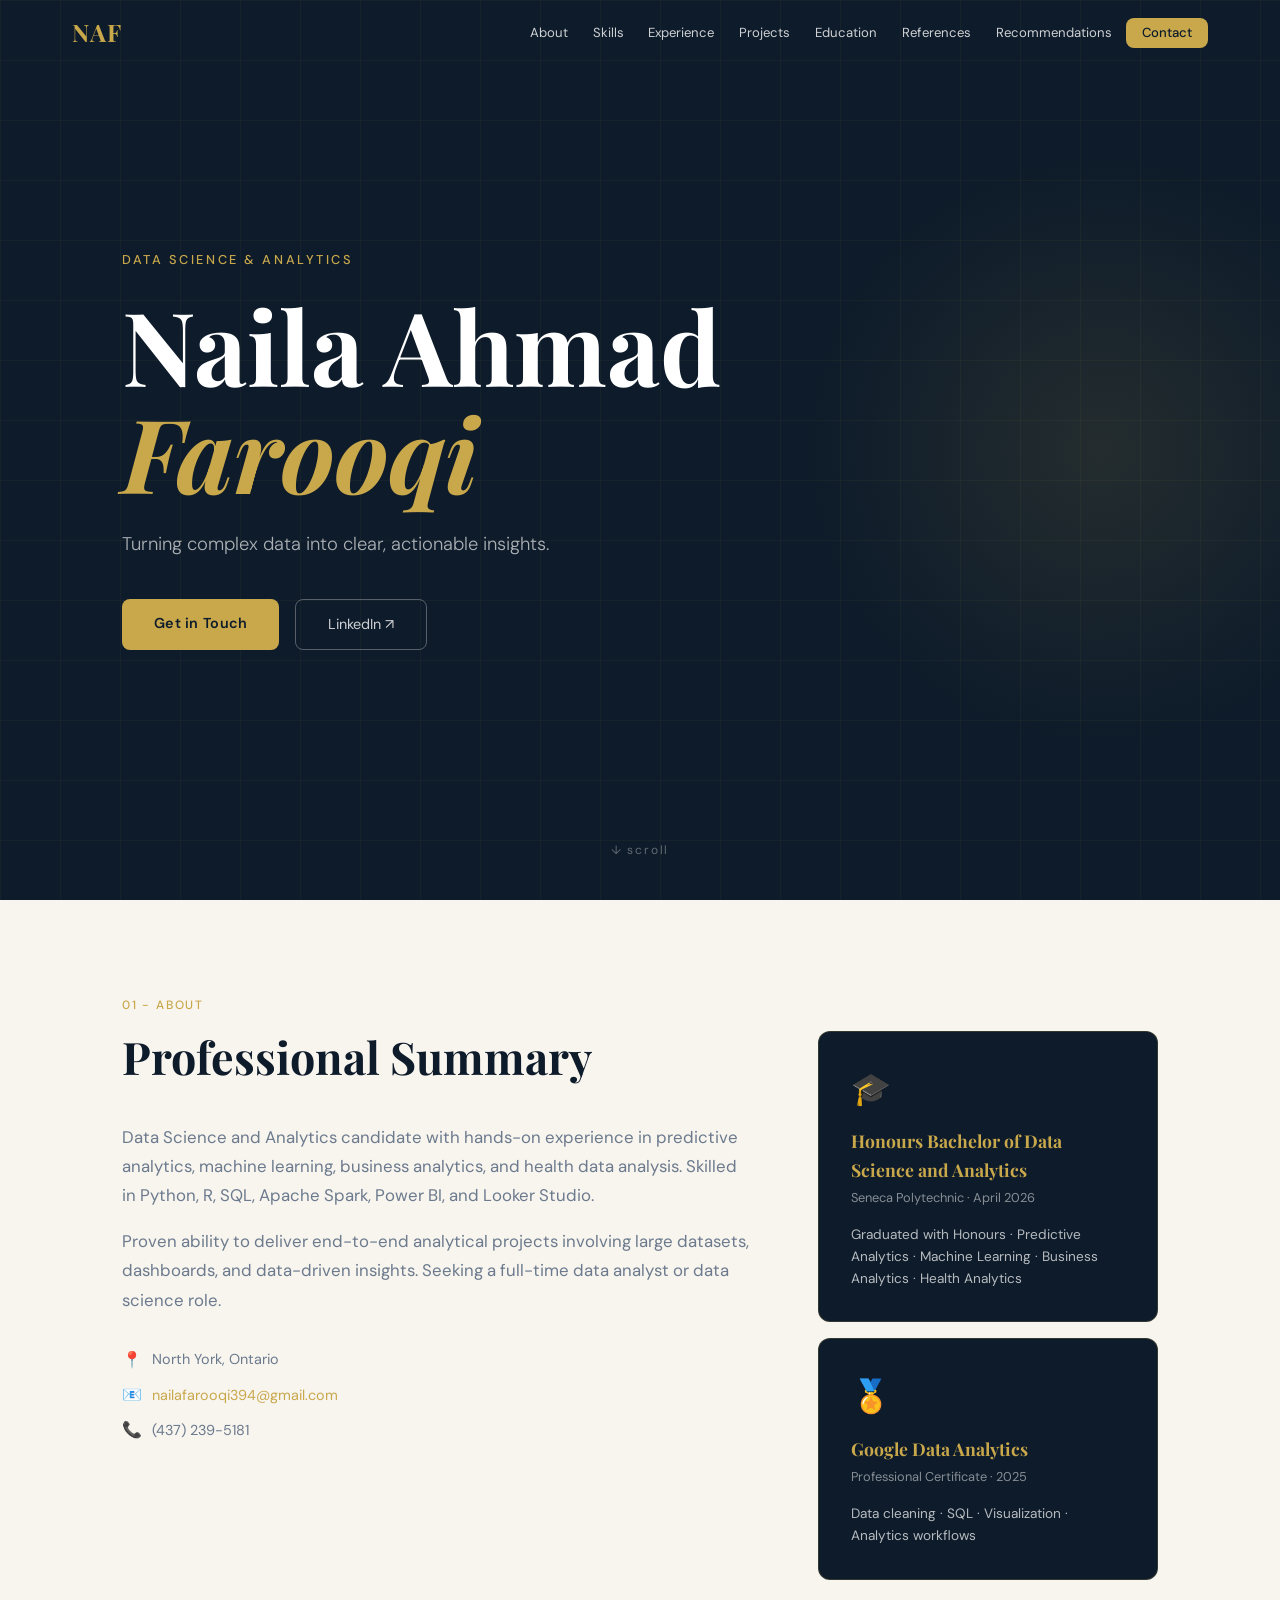
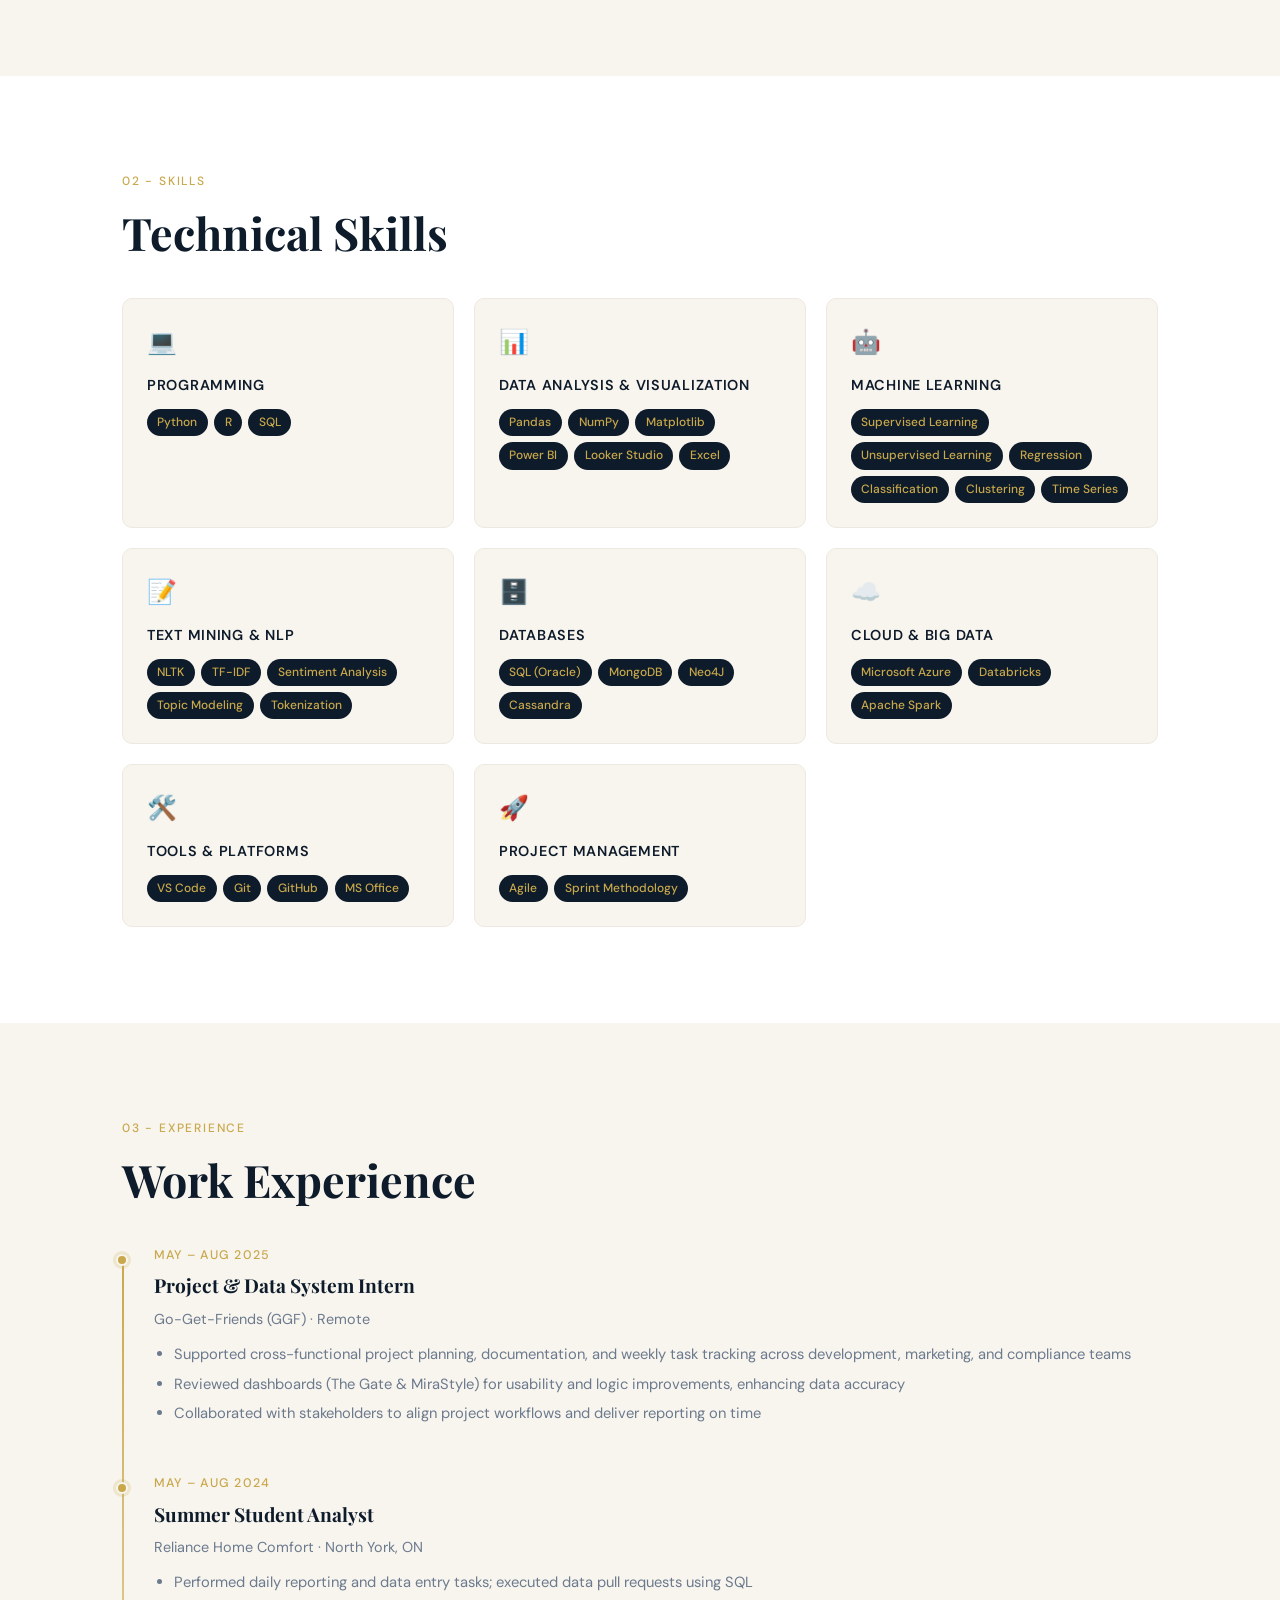
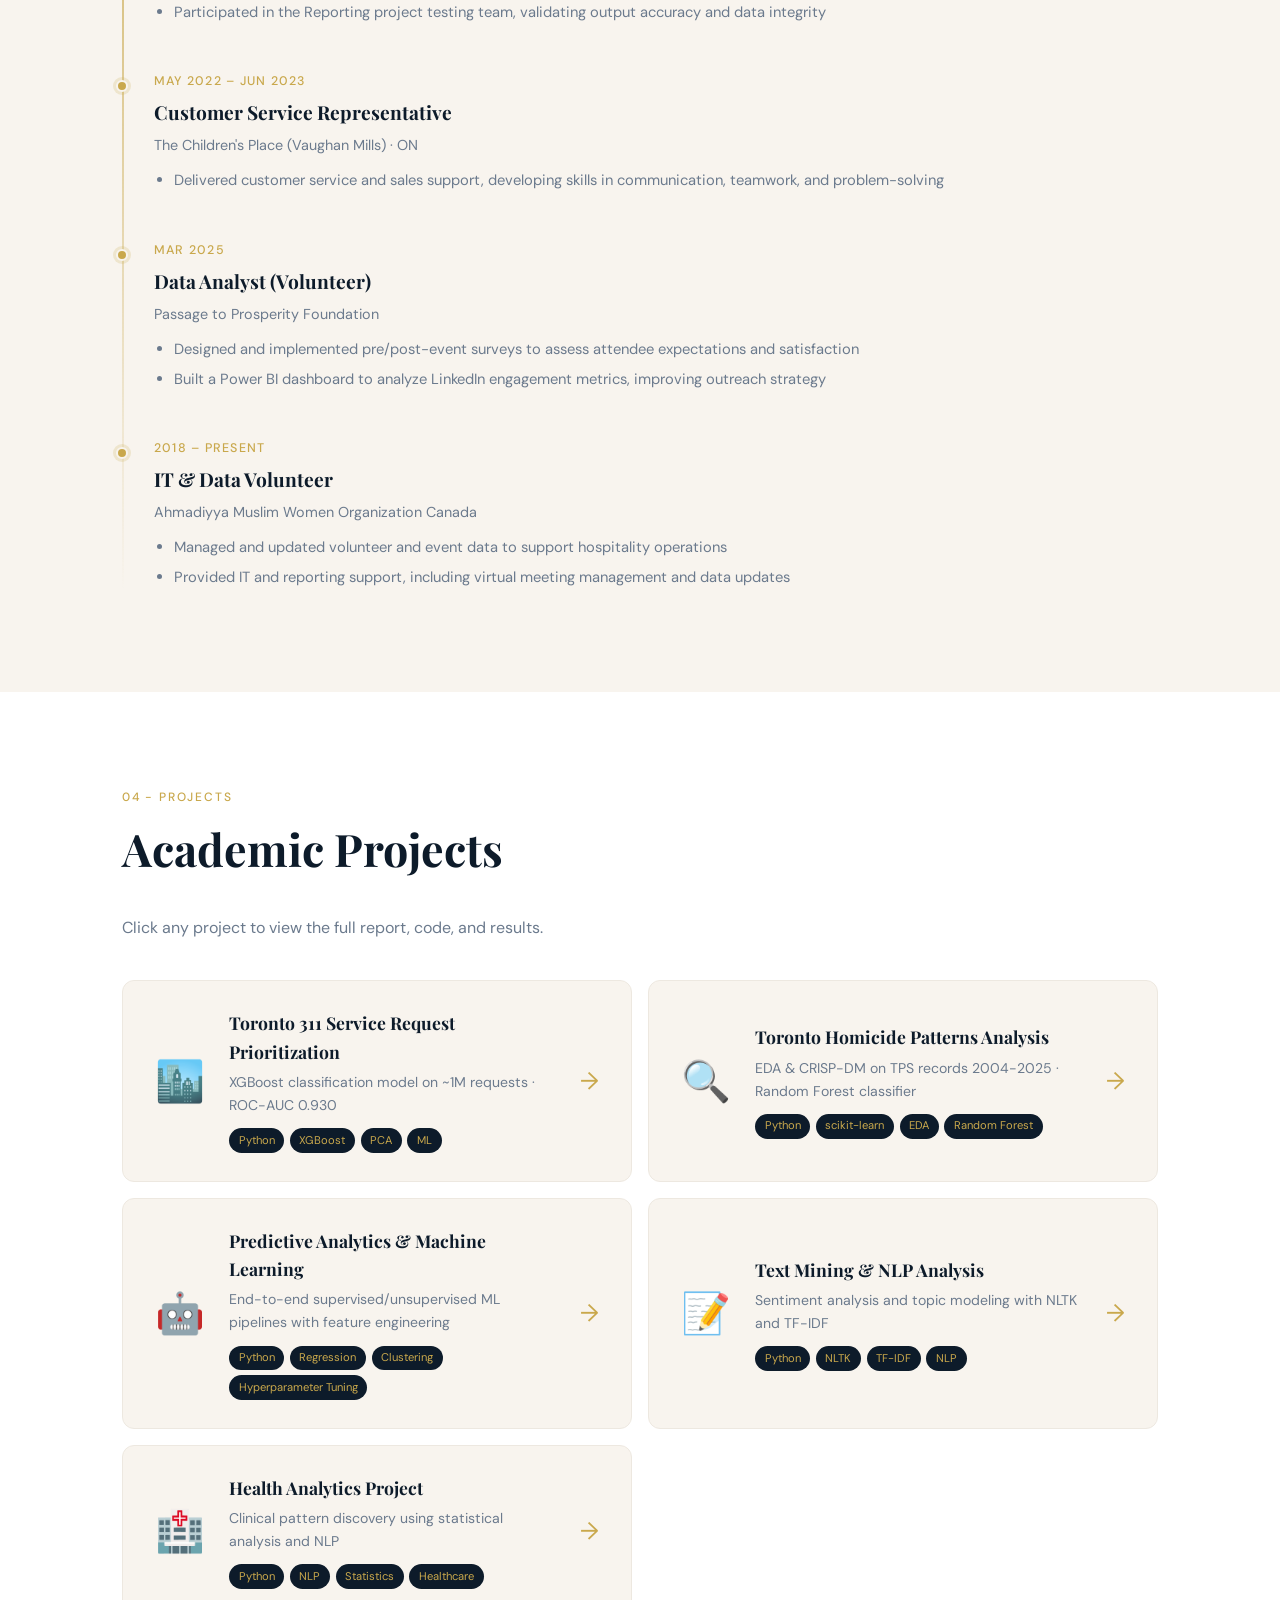
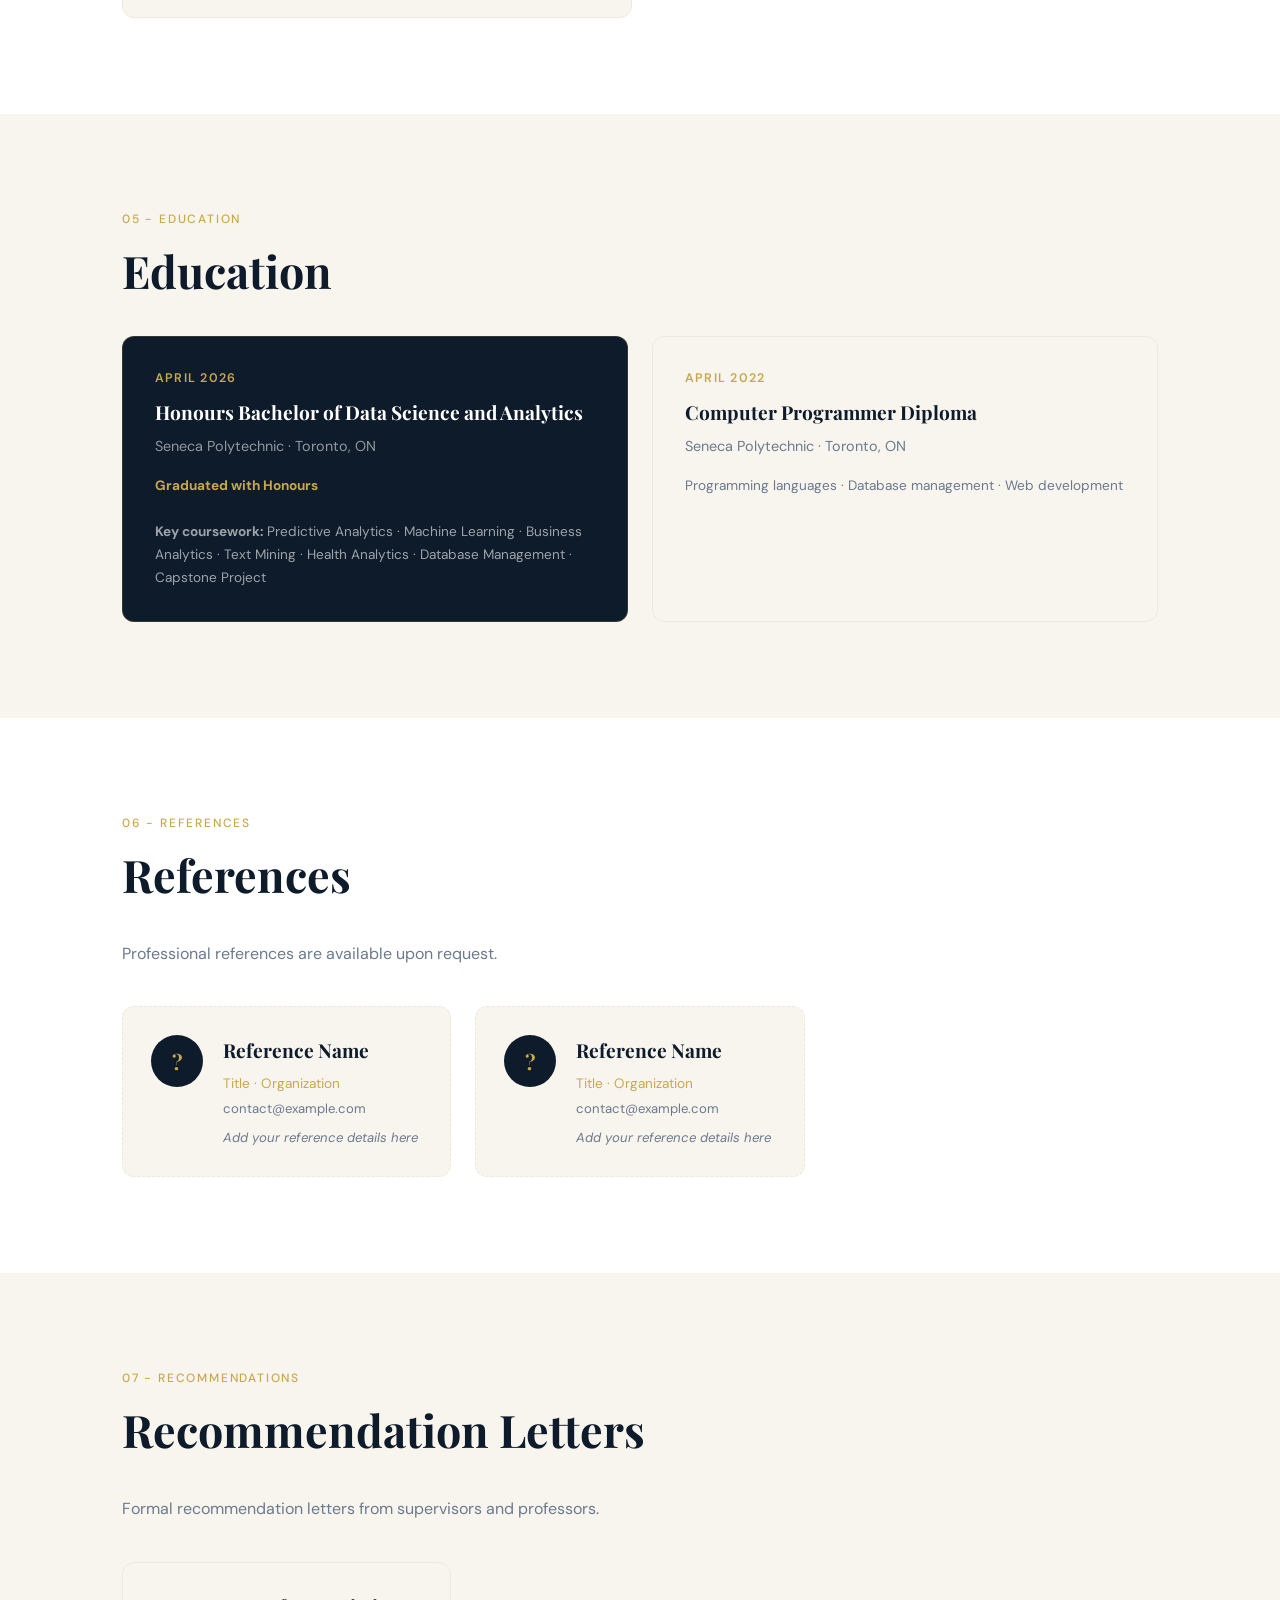
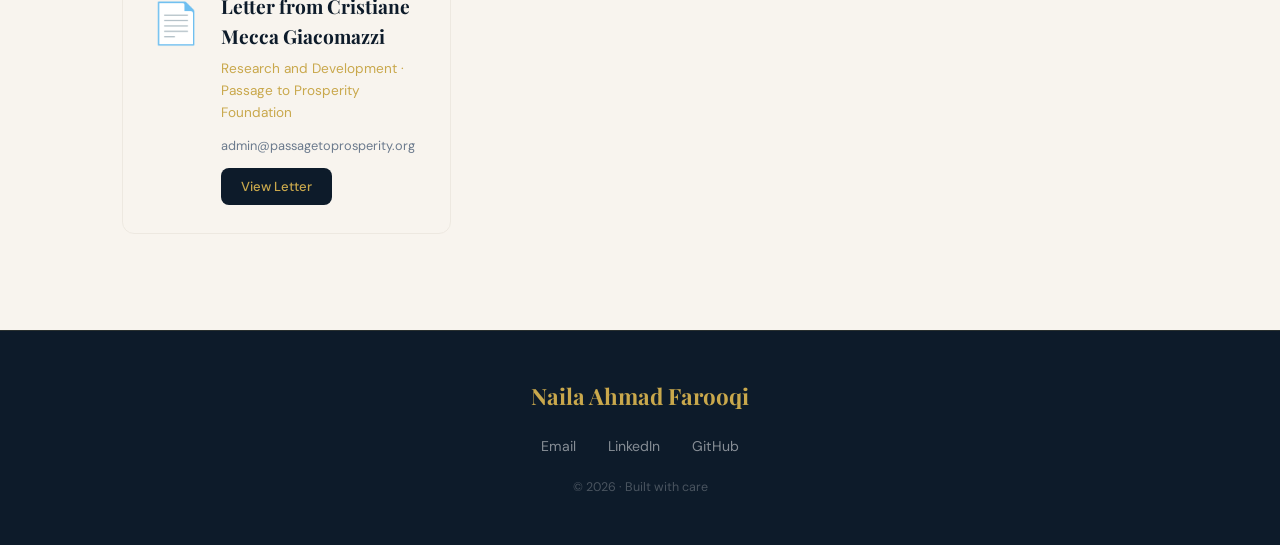
==== index.html @ 2a0ecf59 "Update portfolio content" ====
<!DOCTYPE html>
<html lang="en">
<head>
  <meta charset="UTF-8" />
  <meta name="viewport" content="width=device-width, initial-scale=1.0"/>
  <title>Naila Ahmad Farooqi - Data Science & Analytics</title>
  <link rel="preconnect" href="https://fonts.googleapis.com">
  <link rel="preconnect" href="https://fonts.gstatic.com" crossorigin>
  <link href="https://fonts.googleapis.com/css2?family=Playfair+Display:ital,wght@0,400;0,700;1,400&family=DM+Sans:wght@300;400;500&display=swap" rel="stylesheet">
  <link rel="stylesheet" href="assets/css/style.css">
</head>
<body>

  <!-- ── NAV ─────────────────────────────────────────── -->
  <nav id="navbar">
    <div class="nav-inner">
      <span class="nav-logo">NAF</span>
      <ul class="nav-links">
        <li><a href="#about">About</a></li>
        <li><a href="#skills">Skills</a></li>
        <li><a href="#experience">Experience</a></li>
        <li><a href="#projects">Projects</a></li>
        <li><a href="#education">Education</a></li>
        <li><a href="#references">References</a></li>
        <li><a href="#recommendations">Recommendations</a></li>
        <li><a href="mailto:nailafarooqi394@gmail.com" class="nav-cta">Contact</a></li>
      </ul>
      <button class="hamburger" id="hamburger" aria-label="Toggle menu">
        <span></span><span></span><span></span>
      </button>
    </div>
  </nav>

  <!-- ── HERO ──────────────────────────────────────────── -->
  <section id="hero">
    <div class="hero-content">
      <p class="hero-label">Data Science & Analytics</p>
      <h1 class="hero-name">Naila Ahmad<br><em>Farooqi</em></h1>
      <p class="hero-tagline">Turning complex data into clear, actionable insights.</p>
      <div class="hero-links">
        <a href="mailto:nailafarooqi394@gmail.com" class="btn-primary">Get in Touch</a>
        <a href="https://linkedin.com/in/naila-ahmad-farooqi" target="_blank" class="btn-secondary">LinkedIn ↗</a>
      </div>
    </div>
    <div class="hero-bg">
      <div class="grid-lines"></div>
      <div class="accent-circle"></div>
    </div>
    <a href="#about" class="scroll-hint">↓ scroll</a>
  </section>

  <!-- ── ABOUT ─────────────────────────────────────────── -->
  <section id="about" class="section">
    <div class="container">
      <div class="section-label">01 - About</div>
      <div class="about-grid">
        <div class="about-text">
          <h2>Professional Summary</h2>
          <p>Data Science and Analytics candidate with hands-on experience in predictive analytics, machine learning, business analytics, and health data analysis. Skilled in Python, R, SQL, Apache Spark, Power BI, and Looker Studio.</p>
          <p>Proven ability to deliver end-to-end analytical projects involving large datasets, dashboards, and data-driven insights. Seeking a full-time data analyst or data science role.</p>
          <div class="about-meta">
            <div class="meta-item">
              <span class="meta-icon">📍</span>
              <span>North York, Ontario</span>
            </div>
            <div class="meta-item">
              <span class="meta-icon">📧</span>
              <a href="mailto:nailafarooqi394@gmail.com">nailafarooqi394@gmail.com</a>
            </div>
            <div class="meta-item">
              <span class="meta-icon">📞</span>
              <span>(437) 239-5181</span>
            </div>
          </div>
        </div>
        <div class="about-cert">
          <div class="cert-card" style="margin-bottom:1rem;">
            <div class="cert-icon">🎓</div>
            <div class="cert-title">Honours Bachelor of Data Science and Analytics</div>
            <div class="cert-sub">Seneca Polytechnic · April 2026</div>
            <div class="cert-skills">Graduated with Honours · Predictive Analytics · Machine Learning · Business Analytics · Health Analytics</div>
          </div>
          <div class="cert-card">
            <div class="cert-icon">🏅</div>
            <div class="cert-title">Google Data Analytics</div>
            <div class="cert-sub">Professional Certificate · 2025</div>
            <div class="cert-skills">Data cleaning · SQL · Visualization · Analytics workflows</div>
          </div>
        </div>
      </div>
    </div>
  </section>

  <!-- ── SKILLS ─────────────────────────────────────────── -->
  <section id="skills" class="section section-alt">
    <div class="container">
      <div class="section-label">02 - Skills</div>
      <h2>Technical Skills</h2>
      <div class="skills-grid">

        <div class="skill-card">
          <div class="skill-cat-icon">💻</div>
          <h3>Programming</h3>
          <div class="skill-tags">
            <span>Python</span><span>R</span><span>SQL</span>
          </div>
        </div>

        <div class="skill-card">
          <div class="skill-cat-icon">📊</div>
          <h3>Data Analysis & Visualization</h3>
          <div class="skill-tags">
            <span>Pandas</span><span>NumPy</span><span>Matplotlib</span>
            <span>Power BI</span><span>Looker Studio</span><span>Excel</span>
          </div>
        </div>

        <div class="skill-card">
          <div class="skill-cat-icon">🤖</div>
          <h3>Machine Learning</h3>
          <div class="skill-tags">
            <span>Supervised Learning</span><span>Unsupervised Learning</span>
            <span>Regression</span><span>Classification</span>
            <span>Clustering</span><span>Time Series</span>
          </div>
        </div>

        <div class="skill-card">
          <div class="skill-cat-icon">📝</div>
          <h3>Text Mining & NLP</h3>
          <div class="skill-tags">
            <span>NLTK</span><span>TF-IDF</span><span>Sentiment Analysis</span>
            <span>Topic Modeling</span><span>Tokenization</span>
          </div>
        </div>

        <div class="skill-card">
          <div class="skill-cat-icon">🗄️</div>
          <h3>Databases</h3>
          <div class="skill-tags">
            <span>SQL (Oracle)</span><span>MongoDB</span>
            <span>Neo4J</span><span>Cassandra</span>
          </div>
        </div>

        <div class="skill-card">
          <div class="skill-cat-icon">☁️</div>
          <h3>Cloud & Big Data</h3>
          <div class="skill-tags">
            <span>Microsoft Azure</span><span>Databricks</span><span>Apache Spark</span>
          </div>
        </div>

        <div class="skill-card">
          <div class="skill-cat-icon">🛠️</div>
          <h3>Tools & Platforms</h3>
          <div class="skill-tags">
            <span>VS Code</span><span>Git</span><span>GitHub</span><span>MS Office</span>
          </div>
        </div>

        <div class="skill-card">
          <div class="skill-cat-icon">🚀</div>
          <h3>Project Management</h3>
          <div class="skill-tags">
            <span>Agile</span><span>Sprint Methodology</span>
          </div>
        </div>

      </div>
    </div>
  </section>

  <!-- ── EXPERIENCE ──────────────────────────────────────── -->
  <section id="experience" class="section">
    <div class="container">
      <div class="section-label">03 - Experience</div>
      <h2>Work Experience</h2>
      <div class="timeline">

        <div class="timeline-item">
          <div class="timeline-dot"></div>
          <div class="timeline-content">
            <div class="timeline-date">May – Aug 2025</div>
            <h3>Project & Data System Intern</h3>
            <div class="timeline-company">Go-Get-Friends (GGF) · Remote</div>
            <ul>
              <li>Supported cross-functional project planning, documentation, and weekly task tracking across development, marketing, and compliance teams</li>
              <li>Reviewed dashboards (The Gate & MiraStyle) for usability and logic improvements, enhancing data accuracy</li>
              <li>Collaborated with stakeholders to align project workflows and deliver reporting on time</li>
            </ul>
          </div>
        </div>

        <div class="timeline-item">
          <div class="timeline-dot"></div>
          <div class="timeline-content">
            <div class="timeline-date">May – Aug 2024</div>
            <h3>Summer Student Analyst</h3>
            <div class="timeline-company">Reliance Home Comfort · North York, ON</div>
            <ul>
              <li>Performed daily reporting and data entry tasks; executed data pull requests using SQL</li>
              <li>Participated in the Reporting project testing team, validating output accuracy and data integrity</li>
            </ul>
          </div>
        </div>

        <div class="timeline-item">
          <div class="timeline-dot"></div>
          <div class="timeline-content">
            <div class="timeline-date">May 2022 – Jun 2023</div>
            <h3>Customer Service Representative</h3>
            <div class="timeline-company">The Children's Place (Vaughan Mills) · ON</div>
            <ul>
              <li>Delivered customer service and sales support, developing skills in communication, teamwork, and problem-solving</li>
            </ul>
          </div>
        </div>

        <div class="timeline-item">
          <div class="timeline-dot"></div>
          <div class="timeline-content">
            <div class="timeline-date">Mar 2025</div>
            <h3>Data Analyst (Volunteer)</h3>
            <div class="timeline-company">Passage to Prosperity Foundation</div>
            <ul>
              <li>Designed and implemented pre/post-event surveys to assess attendee expectations and satisfaction</li>
              <li>Built a Power BI dashboard to analyze LinkedIn engagement metrics, improving outreach strategy</li>
            </ul>
          </div>
        </div>

        <div class="timeline-item">
          <div class="timeline-dot"></div>
          <div class="timeline-content">
            <div class="timeline-date">2018 – Present</div>
            <h3>IT & Data Volunteer</h3>
            <div class="timeline-company">Ahmadiyya Muslim Women Organization Canada</div>
            <ul>
              <li>Managed and updated volunteer and event data to support hospitality operations</li>
              <li>Provided IT and reporting support, including virtual meeting management and data updates</li>
            </ul>
          </div>
        </div>

      </div>
    </div>
  </section>

  <!-- ── PROJECTS ────────────────────────────────────────── -->
  <section id="projects" class="section section-alt">
    <div class="container">
      <div class="section-label">04 - Projects</div>
      <h2>Academic Projects</h2>
      <p class="section-intro">Click any project to view the full report, code, and results.</p>
      <div class="projects-grid" id="projects-grid" style="display:grid;grid-template-columns:repeat(2,1fr);gap:1rem;">

        <a href="projects/toronto-311.html" class="project-card">
          <div class="project-icon">🏙️</div>
          <div class="project-info">
            <h3>Toronto 311 Service Request Prioritization</h3>
            <p>XGBoost classification model on ~1M requests · ROC-AUC 0.930</p>
            <div class="project-tags"><span>Python</span><span>XGBoost</span><span>PCA</span><span>ML</span></div>
          </div>
          <div class="project-arrow">→</div>
        </a>

        <a href="projects/toronto-homicide.html" class="project-card">
          <div class="project-icon">🔍</div>
          <div class="project-info">
            <h3>Toronto Homicide Patterns Analysis</h3>
            <p>EDA & CRISP-DM on TPS records 2004-2025 · Random Forest classifier</p>
            <div class="project-tags"><span>Python</span><span>scikit-learn</span><span>EDA</span><span>Random Forest</span></div>
          </div>
          <div class="project-arrow">→</div>
        </a>

        <a href="projects/predictive-ml.html" class="project-card">
          <div class="project-icon">🤖</div>
          <div class="project-info">
            <h3>Predictive Analytics & Machine Learning</h3>
            <p>End-to-end supervised/unsupervised ML pipelines with feature engineering</p>
            <div class="project-tags"><span>Python</span><span>Regression</span><span>Clustering</span><span>Hyperparameter Tuning</span></div>
          </div>
          <div class="project-arrow">→</div>
        </a>

        <a href="projects/nlp-analysis.html" class="project-card">
          <div class="project-icon">📝</div>
          <div class="project-info">
            <h3>Text Mining & NLP Analysis</h3>
            <p>Sentiment analysis and topic modeling with NLTK and TF-IDF</p>
            <div class="project-tags"><span>Python</span><span>NLTK</span><span>TF-IDF</span><span>NLP</span></div>
          </div>
          <div class="project-arrow">→</div>
        </a>

        <a href="projects/health-analytics.html" class="project-card">
          <div class="project-icon">🏥</div>
          <div class="project-info">
            <h3>Health Analytics Project</h3>
            <p>Clinical pattern discovery using statistical analysis and NLP</p>
            <div class="project-tags"><span>Python</span><span>NLP</span><span>Statistics</span><span>Healthcare</span></div>
          </div>
          <div class="project-arrow">→</div>
        </a>

      </div>
    </div>
  </section>

  <!-- ── EDUCATION ───────────────────────────────────────── -->
  <section id="education" class="section">
    <div class="container">
      <div class="section-label">05 - Education</div>
      <h2>Education</h2>
      <div class="edu-grid">

        <div class="edu-card edu-card--primary">
          <div class="edu-year">April 2026</div>
          <h3>Honours Bachelor of Data Science and Analytics</h3>
          <div class="edu-school">Seneca Polytechnic · Toronto, ON</div>
          <div class="edu-courses">
            <strong style="color:var(--gold);">Graduated with Honours</strong><br><br>
            <strong>Key coursework:</strong> Predictive Analytics · Machine Learning · Business Analytics · Text Mining · Health Analytics · Database Management · Capstone Project
          </div>
        </div>

        <div class="edu-card">
          <div class="edu-year">April 2022</div>
          <h3>Computer Programmer Diploma</h3>
          <div class="edu-school">Seneca Polytechnic · Toronto, ON</div>
          <div class="edu-courses">
            Programming languages · Database management · Web development
          </div>
        </div>

      </div>
    </div>
  </section>

  <!-- ── REFERENCES ──────────────────────────────────────── -->
  <section id="references" class="section section-alt">
    <div class="container">
      <div class="section-label">06 - References</div>
      <h2>References</h2>
      <p class="section-intro">Professional references are available upon request.</p>
      <div class="references-grid">

        <!-- ✏️ EDIT: Replace with your actual references -->
        <div class="reference-card reference-placeholder">
          <div class="ref-avatar">?</div>
          <div class="ref-info">
            <h3>Reference Name</h3>
            <div class="ref-title">Title · Organization</div>
            <div class="ref-contact">contact@example.com</div>
            <p class="ref-note"><em>Add your reference details here</em></p>
          </div>
        </div>

        <div class="reference-card reference-placeholder">
          <div class="ref-avatar">?</div>
          <div class="ref-info">
            <h3>Reference Name</h3>
            <div class="ref-title">Title · Organization</div>
            <div class="ref-contact">contact@example.com</div>
            <p class="ref-note"><em>Add your reference details here</em></p>
          </div>
        </div>

      </div>
    </div>
  </section>

  <!-- ── RECOMMENDATIONS ────────────────────────────────── -->
  <section id="recommendations" class="section">
    <div class="container">
      <div class="section-label">07 - Recommendations</div>
      <h2>Recommendation Letters</h2>
      <p class="section-intro">Formal recommendation letters from supervisors and professors.</p>
      <div class="recommendations-grid">

        <div class="rec-letter-card">
          <div class="rec-letter-icon">📄</div>
          <div class="rec-letter-info">
            <h3>Letter from Cristiane Mecca Giacomazzi</h3>
            <div class="rec-letter-from">Research and Development · Passage to Prosperity Foundation</div>
            <div class="rec-letter-from" style="font-size:0.8rem;color:var(--muted);margin-bottom:0.75rem;">admin@passagetoprosperity.org</div>
            <a href="assets/letters/recommendation-letter.pdf" target="_blank" class="btn-view-letter">View Letter</a>
          </div>
        </div>

      </div>
    </div>
  </section>

  <!-- ── FOOTER ──────────────────────────────────────────── -->
  <footer>
    <div class="container footer-inner">
      <div class="footer-name">Naila Ahmad Farooqi</div>
      <div class="footer-links">
        <a href="mailto:nailafarooqi394@gmail.com">Email</a>
        <a href="https://linkedin.com/in/naila-ahmad-farooqi" target="_blank">LinkedIn</a>
        <a href="https://github.com" target="_blank">GitHub</a>
      </div>
      <div class="footer-copy">© 2026 · Built with care</div>
    </div>
  </footer>

  <script src="assets/js/main.js"></script>
</body>
</html>
---- assets/css/style.css ----
/* ── VARIABLES & RESET ──────────────────────────────── */
:root {
  --navy:    #0d1b2a;
  --navy-2:  #1a2e45;
  --gold:    #c9a84c;
  --gold-lt: #e4c87a;
  --cream:   #f8f4ee;
  --cream-2: #ede8e0;
  --text:    #1c2b3a;
  --muted:   #6b7a8d;
  --white:   #ffffff;
  --radius:  8px;
  --shadow:  0 4px 24px rgba(13,27,42,0.08);
  --shadow-lg: 0 12px 48px rgba(13,27,42,0.14);
  --font-display: 'Playfair Display', Georgia, serif;
  --font-body:    'DM Sans', sans-serif;
  --transition:   0.25s cubic-bezier(0.4,0,0.2,1);
}

*, *::before, *::after { box-sizing: border-box; margin: 0; padding: 0; }

html { scroll-behavior: smooth; font-size: 16px; }

body {
  font-family: var(--font-body);
  color: var(--text);
  background: var(--cream);
  line-height: 1.6;
  overflow-x: hidden;
}

a { color: inherit; text-decoration: none; }
ul { list-style: none; }
img { max-width: 100%; }

/* ── UTILITIES ─────────────────────────────────────────── */
.container {
  max-width: 1100px;
  margin: 0 auto;
  padding: 0 2rem;
}

.section { padding: 96px 0; }
.section-alt { background: var(--white); }

.section-label {
  font-family: var(--font-body);
  font-size: 0.75rem;
  font-weight: 500;
  letter-spacing: 0.15em;
  text-transform: uppercase;
  color: var(--gold);
  margin-bottom: 1rem;
}

.section-intro {
  color: var(--muted);
  font-size: 1rem;
  margin-bottom: 2.5rem;
  max-width: 560px;
}

h2 {
  font-family: var(--font-display);
  font-size: clamp(2rem, 4vw, 2.8rem);
  font-weight: 700;
  color: var(--navy);
  margin-bottom: 2.5rem;
  line-height: 1.15;
}

h3 {
  font-family: var(--font-display);
  font-size: 1.2rem;
  font-weight: 700;
  color: var(--navy);
  margin-bottom: 0.4rem;
}

/* ── NAVBAR ─────────────────────────────────────────────── */
#navbar {
  position: fixed;
  top: 0; left: 0; right: 0;
  z-index: 100;
  background: rgba(13,27,42,0.0);
  backdrop-filter: blur(0px);
  border-bottom: 1px solid transparent;
  transition: var(--transition);
}

#navbar.scrolled {
  background: rgba(13,27,42,0.96);
  backdrop-filter: blur(12px);
  border-bottom-color: rgba(201,168,76,0.2);
}

.nav-inner {
  max-width: 1200px;
  margin: 0 auto;
  padding: 0 2rem;
  height: 64px;
  display: flex;
  align-items: center;
  gap: 2rem;
}

.nav-logo {
  font-family: var(--font-display);
  font-size: 1.5rem;
  font-weight: 700;
  color: var(--gold);
  letter-spacing: 0.05em;
  flex-shrink: 0;
}

.nav-links {
  display: flex;
  align-items: center;
  gap: 0.25rem;
  margin-left: auto;
  flex-wrap: nowrap;
}

.nav-links a {
  font-size: 0.82rem;
  font-weight: 400;
  color: rgba(255,255,255,0.8);
  padding: 0.4rem 0.65rem;
  border-radius: var(--radius);
  transition: var(--transition);
  white-space: nowrap;
}

.nav-links a:hover { color: var(--gold); }

.nav-links .nav-cta {
  background: var(--gold);
  color: var(--navy);
  font-weight: 500;
  padding: 0.4rem 1rem;
}
.nav-links .nav-cta:hover { background: var(--gold-lt); color: var(--navy); }

.hamburger {
  display: none;
  flex-direction: column;
  gap: 5px;
  background: none;
  border: none;
  cursor: pointer;
  padding: 4px;
  margin-left: auto;
}
.hamburger span {
  display: block;
  width: 24px;
  height: 2px;
  background: var(--white);
  transition: var(--transition);
}

/* ── HERO ───────────────────────────────────────────────── */
#hero {
  position: relative;
  min-height: 100vh;
  display: flex;
  align-items: center;
  background: var(--navy);
  overflow: hidden;
}

.hero-bg {
  position: absolute;
  inset: 0;
  pointer-events: none;
}

.grid-lines {
  position: absolute;
  inset: 0;
  background-image:
    linear-gradient(rgba(201,168,76,0.05) 1px, transparent 1px),
    linear-gradient(90deg, rgba(201,168,76,0.05) 1px, transparent 1px);
  background-size: 60px 60px;
}

.accent-circle {
  position: absolute;
  right: -120px;
  top: 50%;
  transform: translateY(-50%);
  width: 600px;
  height: 600px;
  border-radius: 50%;
  background: radial-gradient(circle, rgba(201,168,76,0.12) 0%, transparent 70%);
}

.hero-content {
  position: relative;
  z-index: 2;
  padding: 0 2rem;
  max-width: 1100px;
  margin: 0 auto;
  width: 100%;
  animation: heroFade 1s ease both;
}

@keyframes heroFade {
  from { opacity: 0; transform: translateY(24px); }
  to   { opacity: 1; transform: translateY(0); }
}

.hero-label {
  font-size: 0.8rem;
  font-weight: 500;
  letter-spacing: 0.2em;
  text-transform: uppercase;
  color: var(--gold);
  margin-bottom: 1.25rem;
}

.hero-name {
  font-family: var(--font-display);
  font-size: clamp(3.5rem, 8vw, 6.5rem);
  font-weight: 700;
  line-height: 1.05;
  color: var(--white);
  margin-bottom: 1.5rem;
}
.hero-name em {
  font-style: italic;
  color: var(--gold);
}

.hero-tagline {
  font-size: 1.15rem;
  color: rgba(255,255,255,0.65);
  max-width: 480px;
  margin-bottom: 2.5rem;
  font-weight: 300;
}

.hero-links { display: flex; gap: 1rem; flex-wrap: wrap; }

.btn-primary {
  display: inline-block;
  background: var(--gold);
  color: var(--navy);
  font-weight: 600;
  font-size: 0.9rem;
  padding: 0.8rem 2rem;
  border-radius: var(--radius);
  letter-spacing: 0.02em;
  transition: var(--transition);
}
.btn-primary:hover { background: var(--gold-lt); transform: translateY(-2px); }

.btn-secondary {
  display: inline-block;
  border: 1px solid rgba(255,255,255,0.3);
  color: rgba(255,255,255,0.8);
  font-size: 0.9rem;
  padding: 0.8rem 2rem;
  border-radius: var(--radius);
  transition: var(--transition);
}
.btn-secondary:hover { border-color: var(--gold); color: var(--gold); }

.scroll-hint {
  position: absolute;
  bottom: 2.5rem;
  left: 50%;
  transform: translateX(-50%);
  font-size: 0.75rem;
  color: rgba(255,255,255,0.35);
  letter-spacing: 0.15em;
  animation: bounce 2s ease-in-out infinite;
}
@keyframes bounce {
  0%, 100% { transform: translateX(-50%) translateY(0); }
  50%       { transform: translateX(-50%) translateY(6px); }
}

/* ── ABOUT ──────────────────────────────────────────────── */
.about-grid {
  display: grid;
  grid-template-columns: 1fr 340px;
  gap: 4rem;
  align-items: start;
}
.about-text p { color: var(--muted); margin-bottom: 1rem; font-size: 1.05rem; line-height: 1.75; }
.about-meta { display: flex; flex-direction: column; gap: 0.6rem; margin-top: 2rem; }
.meta-item { display: flex; align-items: center; gap: 0.6rem; font-size: 0.9rem; color: var(--muted); }
.meta-item a { color: var(--gold); }
.meta-item a:hover { text-decoration: underline; }
.meta-icon { font-size: 1rem; }

.cert-card {
  background: var(--navy);
  color: var(--white);
  border-radius: 12px;
  padding: 2rem;
  border: 1px solid rgba(201,168,76,0.2);
  position: sticky;
  top: 80px;
}
.cert-icon { font-size: 2rem; margin-bottom: 0.75rem; }
.cert-title { font-family: var(--font-display); font-size: 1.1rem; font-weight: 700; color: var(--gold); margin-bottom: 0.25rem; }
.cert-sub { font-size: 0.8rem; color: rgba(255,255,255,0.5); margin-bottom: 1rem; }
.cert-skills { font-size: 0.85rem; color: rgba(255,255,255,0.7); line-height: 1.6; }

/* ── SKILLS ─────────────────────────────────────────────── */
.skills-grid {
  display: grid;
  grid-template-columns: repeat(auto-fill, minmax(280px, 1fr));
  gap: 1.25rem;
}
.skill-card {
  background: var(--cream);
  border: 1px solid var(--cream-2);
  border-radius: 10px;
  padding: 1.5rem;
  transition: var(--transition);
}
.skill-card:hover { box-shadow: var(--shadow); transform: translateY(-2px); border-color: var(--gold); }
.skill-cat-icon { font-size: 1.5rem; margin-bottom: 0.75rem; }
.skill-card h3 { font-size: 0.9rem; color: var(--navy); font-family: var(--font-body); font-weight: 600; margin-bottom: 0.75rem; text-transform: uppercase; letter-spacing: 0.05em; }
.skill-tags { display: flex; flex-wrap: wrap; gap: 0.4rem; }
.skill-tags span {
  background: var(--navy);
  color: var(--gold);
  font-size: 0.75rem;
  padding: 0.25rem 0.65rem;
  border-radius: 99px;
  font-weight: 500;
}

/* ── TIMELINE ────────────────────────────────────────────── */
.timeline { position: relative; padding-left: 2rem; }
.timeline::before {
  content: '';
  position: absolute;
  left: 0; top: 8px; bottom: 0;
  width: 2px;
  background: linear-gradient(to bottom, var(--gold), transparent);
}
.timeline-item {
  position: relative;
  margin-bottom: 3rem;
  animation: fadeInUp 0.5s ease both;
}
.timeline-item:last-child { margin-bottom: 0; }

.timeline-dot {
  position: absolute;
  left: -2.4rem;
  top: 8px;
  width: 12px; height: 12px;
  border-radius: 50%;
  background: var(--gold);
  border: 2px solid var(--cream);
  box-shadow: 0 0 0 3px rgba(201,168,76,0.2);
}
.timeline-date {
  font-size: 0.78rem;
  font-weight: 500;
  color: var(--gold);
  text-transform: uppercase;
  letter-spacing: 0.1em;
  margin-bottom: 0.3rem;
}
.timeline-company {
  font-size: 0.9rem;
  color: var(--muted);
  margin-bottom: 0.75rem;
}
.timeline-content ul {
  list-style: disc;
  padding-left: 1.25rem;
}
.timeline-content li {
  font-size: 0.92rem;
  color: var(--muted);
  margin-bottom: 0.4rem;
  line-height: 1.6;
}

/* ── PROJECTS ────────────────────────────────────────────── */
.projects-grid { display: flex; flex-direction: column; gap: 1rem; }

.project-card {
  display: flex;
  align-items: center;
  gap: 1.5rem;
  background: var(--cream);
  border: 1px solid var(--cream-2);
  border-radius: 12px;
  padding: 1.75rem 2rem;
  cursor: pointer;
  transition: var(--transition);
  position: relative;
  overflow: hidden;
}
.project-card::before {
  content: '';
  position: absolute;
  left: 0; top: 0; bottom: 0;
  width: 3px;
  background: var(--gold);
  transform: scaleY(0);
  transition: var(--transition);
}
.project-card:hover {
  box-shadow: var(--shadow-lg);
  transform: translateX(4px);
  border-color: rgba(201,168,76,0.3);
}
.project-card:hover::before { transform: scaleY(1); }
.project-icon { font-size: 2.5rem; flex-shrink: 0; }
.project-info { flex: 1; }
.project-info h3 { font-size: 1.1rem; margin-bottom: 0.35rem; }
.project-info p { font-size: 0.88rem; color: var(--muted); margin-bottom: 0.75rem; }
.project-tags { display: flex; flex-wrap: wrap; gap: 0.35rem; }
.project-tags span {
  background: var(--navy);
  color: var(--gold);
  font-size: 0.7rem;
  padding: 0.2rem 0.6rem;
  border-radius: 99px;
}
.project-arrow {
  font-size: 1.5rem;
  color: var(--gold);
  flex-shrink: 0;
  transition: var(--transition);
}
.project-card:hover .project-arrow { transform: translateX(4px); }

/* ── EDUCATION ───────────────────────────────────────────── */
.edu-grid {
  display: grid;
  grid-template-columns: 1fr 1fr;
  gap: 1.5rem;
}
.edu-card {
  background: var(--cream);
  border: 1px solid var(--cream-2);
  border-radius: 12px;
  padding: 2rem;
  transition: var(--transition);
}
.edu-card:hover { box-shadow: var(--shadow); }
.edu-card--primary {
  background: var(--navy);
  color: var(--white);
  border-color: rgba(201,168,76,0.2);
}
.edu-card--primary h3 { color: var(--white); }
.edu-year {
  font-size: 0.78rem;
  font-weight: 600;
  letter-spacing: 0.1em;
  text-transform: uppercase;
  color: var(--gold);
  margin-bottom: 0.5rem;
}
.edu-school {
  font-size: 0.9rem;
  color: var(--muted);
  margin-bottom: 1rem;
}
.edu-card--primary .edu-school { color: rgba(255,255,255,0.55); }
.edu-courses { font-size: 0.85rem; color: var(--muted); line-height: 1.7; }
.edu-card--primary .edu-courses { color: rgba(255,255,255,0.6); }

/* ── REFERENCES ──────────────────────────────────────────── */
.references-grid {
  display: grid;
  grid-template-columns: repeat(auto-fill, minmax(320px, 1fr));
  gap: 1.5rem;
}
.reference-card {
  display: flex;
  gap: 1.25rem;
  align-items: flex-start;
  background: var(--cream);
  border: 1px solid var(--cream-2);
  border-radius: 12px;
  padding: 1.75rem;
  transition: var(--transition);
}
.reference-card:hover { box-shadow: var(--shadow); }
.reference-placeholder { border-style: dashed; opacity: 0.7; }
.ref-avatar {
  width: 52px; height: 52px;
  border-radius: 50%;
  background: var(--navy);
  color: var(--gold);
  display: flex;
  align-items: center;
  justify-content: center;
  font-family: var(--font-display);
  font-size: 1.3rem;
  font-weight: 700;
  flex-shrink: 0;
}
.ref-title { font-size: 0.85rem; color: var(--gold); margin-bottom: 0.25rem; }
.ref-contact { font-size: 0.82rem; color: var(--muted); margin-bottom: 0.5rem; }
.ref-note { font-size: 0.82rem; color: var(--muted); }

/* ── RECOMMENDATIONS ──────────────────────────────────────── */
.recommendations-grid {
  display: grid;
  grid-template-columns: repeat(auto-fill, minmax(320px, 1fr));
  gap: 1.5rem;
}
.rec-letter-card {
  display: flex;
  gap: 1.25rem;
  align-items: flex-start;
  background: var(--cream);
  border: 1px solid var(--cream-2);
  border-radius: 12px;
  padding: 1.75rem;
  transition: var(--transition);
}
.rec-letter-card:hover { box-shadow: var(--shadow); }
.rec-placeholder { border-style: dashed; opacity: 0.7; }
.rec-letter-icon { font-size: 2.5rem; flex-shrink: 0; }
.rec-letter-from { font-size: 0.85rem; color: var(--gold); margin-bottom: 0.75rem; }
.rec-letter-info p { font-size: 0.85rem; color: var(--muted); margin-bottom: 1rem; }
.btn-view-letter {
  display: inline-block;
  background: var(--navy);
  color: var(--gold);
  border: none;
  font-size: 0.82rem;
  font-weight: 500;
  padding: 0.5rem 1.25rem;
  border-radius: var(--radius);
  cursor: pointer;
  font-family: var(--font-body);
  transition: var(--transition);
}
.btn-view-letter:not(:disabled):hover { background: var(--gold); color: var(--navy); }
.btn-view-letter:disabled { opacity: 0.5; cursor: not-allowed; }

/* ── FOOTER ─────────────────────────────────────────────── */
footer {
  background: var(--navy);
  padding: 3rem 0;
  border-top: 1px solid rgba(201,168,76,0.15);
}
.footer-inner {
  display: flex;
  flex-direction: column;
  align-items: center;
  gap: 1.25rem;
  text-align: center;
}
.footer-name {
  font-family: var(--font-display);
  font-size: 1.4rem;
  color: var(--gold);
  font-weight: 700;
}
.footer-links { display: flex; gap: 2rem; }
.footer-links a { font-size: 0.88rem; color: rgba(255,255,255,0.5); transition: var(--transition); }
.footer-links a:hover { color: var(--gold); }
.footer-copy { font-size: 0.78rem; color: rgba(255,255,255,0.25); }

/* ── ANIMATIONS ──────────────────────────────────────────── */
@keyframes fadeInUp {
  from { opacity: 0; transform: translateY(20px); }
  to   { opacity: 1; transform: translateY(0); }
}
.fade-in { opacity: 0; transform: translateY(24px); transition: opacity 0.6s ease, transform 0.6s ease; }
.fade-in.visible { opacity: 1; transform: translateY(0); }

/* ── PROJECT PAGE STYLES ─────────────────────────────────── */
.project-page-hero {
  background: var(--navy);
  padding: 120px 0 64px;
  border-bottom: 1px solid rgba(201,168,76,0.15);
}
.project-page-hero .back-link {
  display: inline-flex;
  align-items: center;
  gap: 0.5rem;
  color: var(--gold);
  font-size: 0.85rem;
  margin-bottom: 2rem;
  transition: var(--transition);
}
.project-page-hero .back-link:hover { transform: translateX(-4px); }
.project-page-hero h1 {
  font-family: var(--font-display);
  font-size: clamp(2rem, 5vw, 3.5rem);
  color: var(--white);
  margin-bottom: 1rem;
  line-height: 1.15;
}
.project-page-hero p {
  color: rgba(255,255,255,0.6);
  font-size: 1.1rem;
  max-width: 640px;
  margin-bottom: 1.5rem;
}
.project-meta-badges { display: flex; flex-wrap: wrap; gap: 0.5rem; }
.project-meta-badges span {
  background: rgba(201,168,76,0.15);
  color: var(--gold);
  font-size: 0.78rem;
  padding: 0.3rem 0.75rem;
  border-radius: 99px;
  border: 1px solid rgba(201,168,76,0.3);
}

.project-body { padding: 64px 0 96px; }
.project-section { margin-bottom: 4rem; }
.project-section h2 {
  font-size: 1.6rem;
  margin-bottom: 1.5rem;
  padding-bottom: 0.75rem;
  border-bottom: 2px solid var(--cream-2);
}
.project-section p {
  font-size: 1rem;
  color: var(--muted);
  line-height: 1.8;
  margin-bottom: 1rem;
}
.project-section ul {
  list-style: disc;
  padding-left: 1.5rem;
  color: var(--muted);
  font-size: 0.95rem;
  line-height: 1.8;
}
.project-section ul li { margin-bottom: 0.4rem; }

.metric-cards {
  display: grid;
  grid-template-columns: repeat(auto-fill, minmax(180px, 1fr));
  gap: 1rem;
  margin: 1.5rem 0;
}
.metric-card {
  background: var(--navy);
  color: var(--white);
  border-radius: 10px;
  padding: 1.5rem;
  text-align: center;
  border: 1px solid rgba(201,168,76,0.15);
}
.metric-value {
  font-family: var(--font-display);
  font-size: 2rem;
  font-weight: 700;
  color: var(--gold);
  display: block;
  line-height: 1.1;
  margin-bottom: 0.4rem;
}
.metric-label { font-size: 0.8rem; color: rgba(255,255,255,0.55); }

.code-block {
  background: #0d1b2a;
  border: 1px solid rgba(201,168,76,0.15);
  border-radius: 8px;
  padding: 1.5rem;
  overflow-x: auto;
  margin: 1.5rem 0;
}
.code-block code {
  font-family: 'Courier New', monospace;
  font-size: 0.85rem;
  color: #a8d8a8;
  line-height: 1.7;
  white-space: pre;
}

.placeholder-viz {
  background: var(--cream-2);
  border: 2px dashed var(--cream-2);
  border-radius: 12px;
  padding: 3rem;
  text-align: center;
  color: var(--muted);
  font-size: 0.9rem;
  margin: 1.5rem 0;
}
.placeholder-viz .viz-icon { font-size: 3rem; margin-bottom: 0.75rem; display: block; }

/* ── RESPONSIVE ──────────────────────────────────────────── */
@media (max-width: 900px) {
  .nav-links { display: none; }
  .nav-links.open {
    display: flex;
    flex-direction: column;
    position: fixed;
    inset: 64px 0 0 0;
    background: var(--navy);
    padding: 2rem;
    gap: 0.5rem;
    z-index: 99;
  }
  .nav-links.open a { font-size: 1.1rem; padding: 0.75rem 1rem; }
  .hamburger { display: flex; }

  .about-grid { grid-template-columns: 1fr; gap: 2rem; }
  .edu-grid { grid-template-columns: 1fr; }
  .project-card { flex-direction: row; }
}

@media (max-width: 600px) {
  .section { padding: 64px 0; }
  .hero-name { font-size: 3rem; }
  #projects-grid { grid-template-columns: 1fr !important; }
  .project-card { flex-direction: column; gap: 1rem; }
  .project-arrow { display: none; }
  .metric-cards { grid-template-columns: 1fr 1fr; }
}
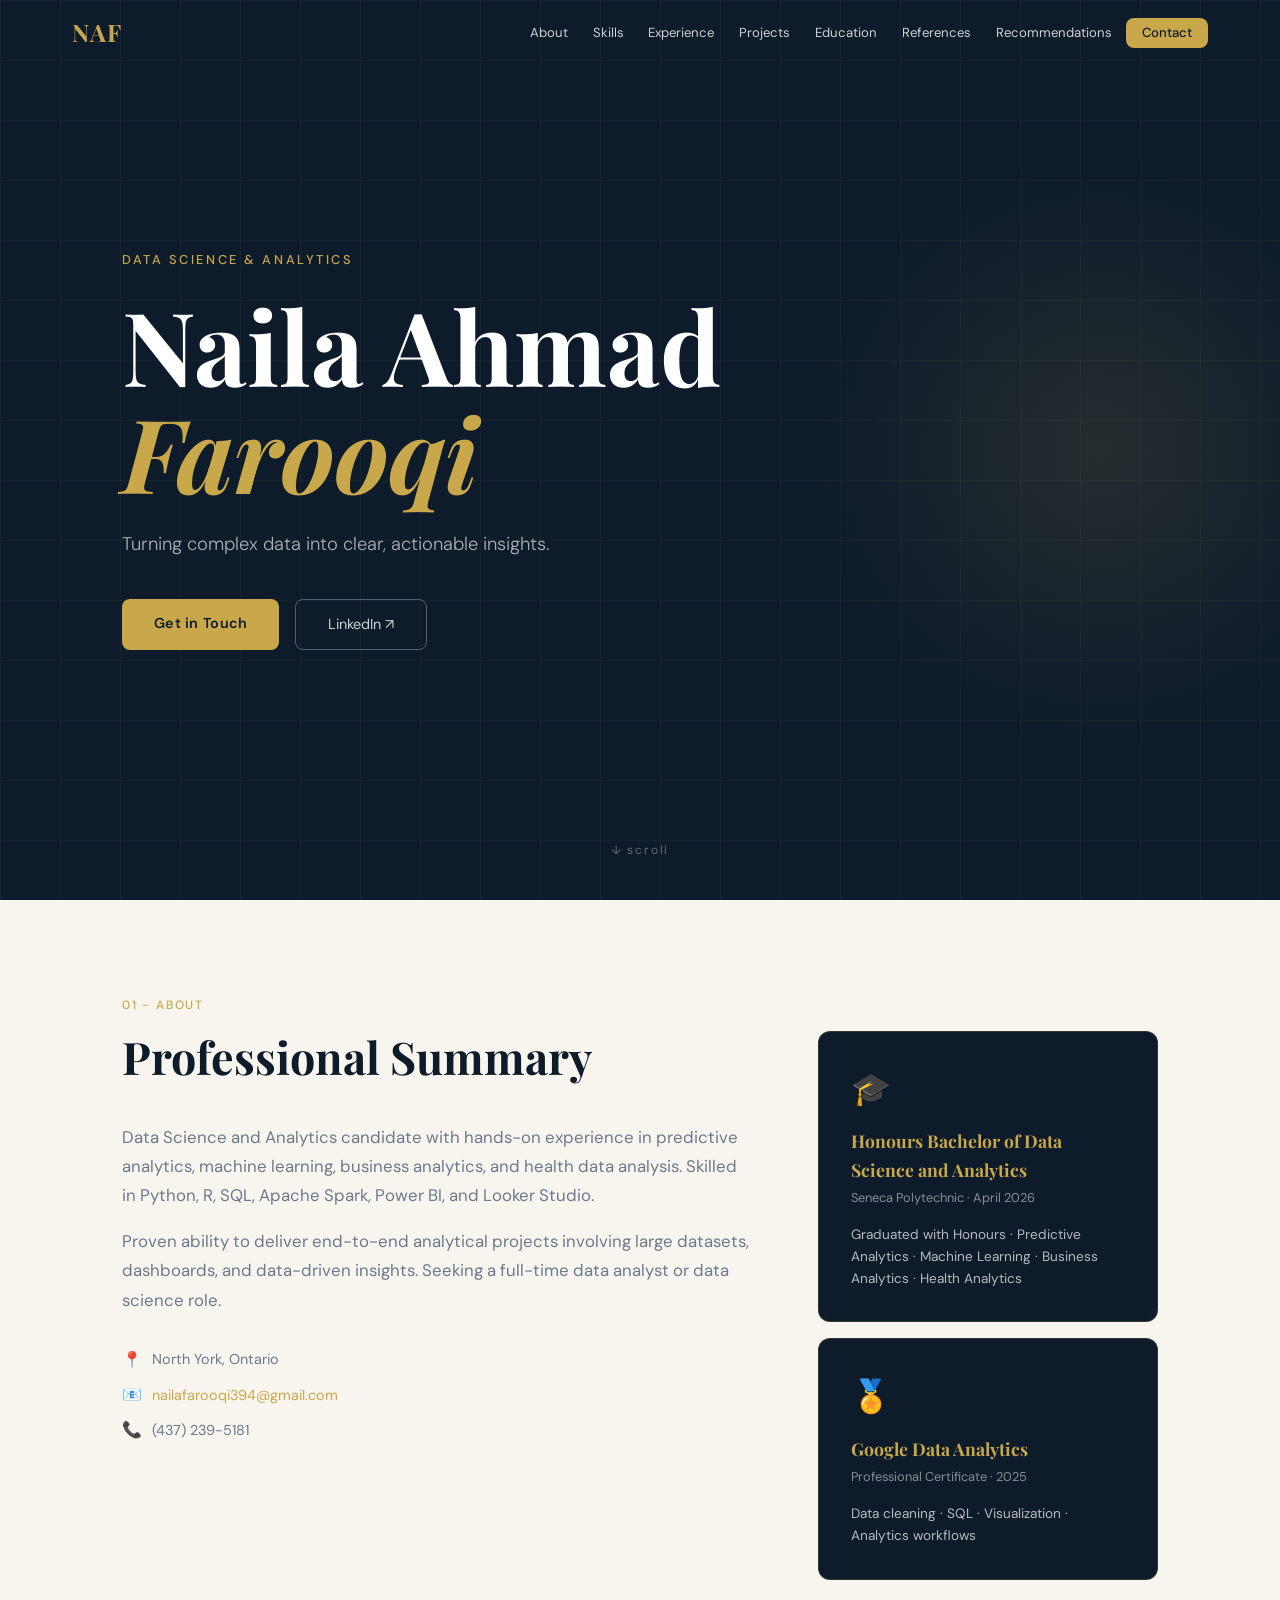
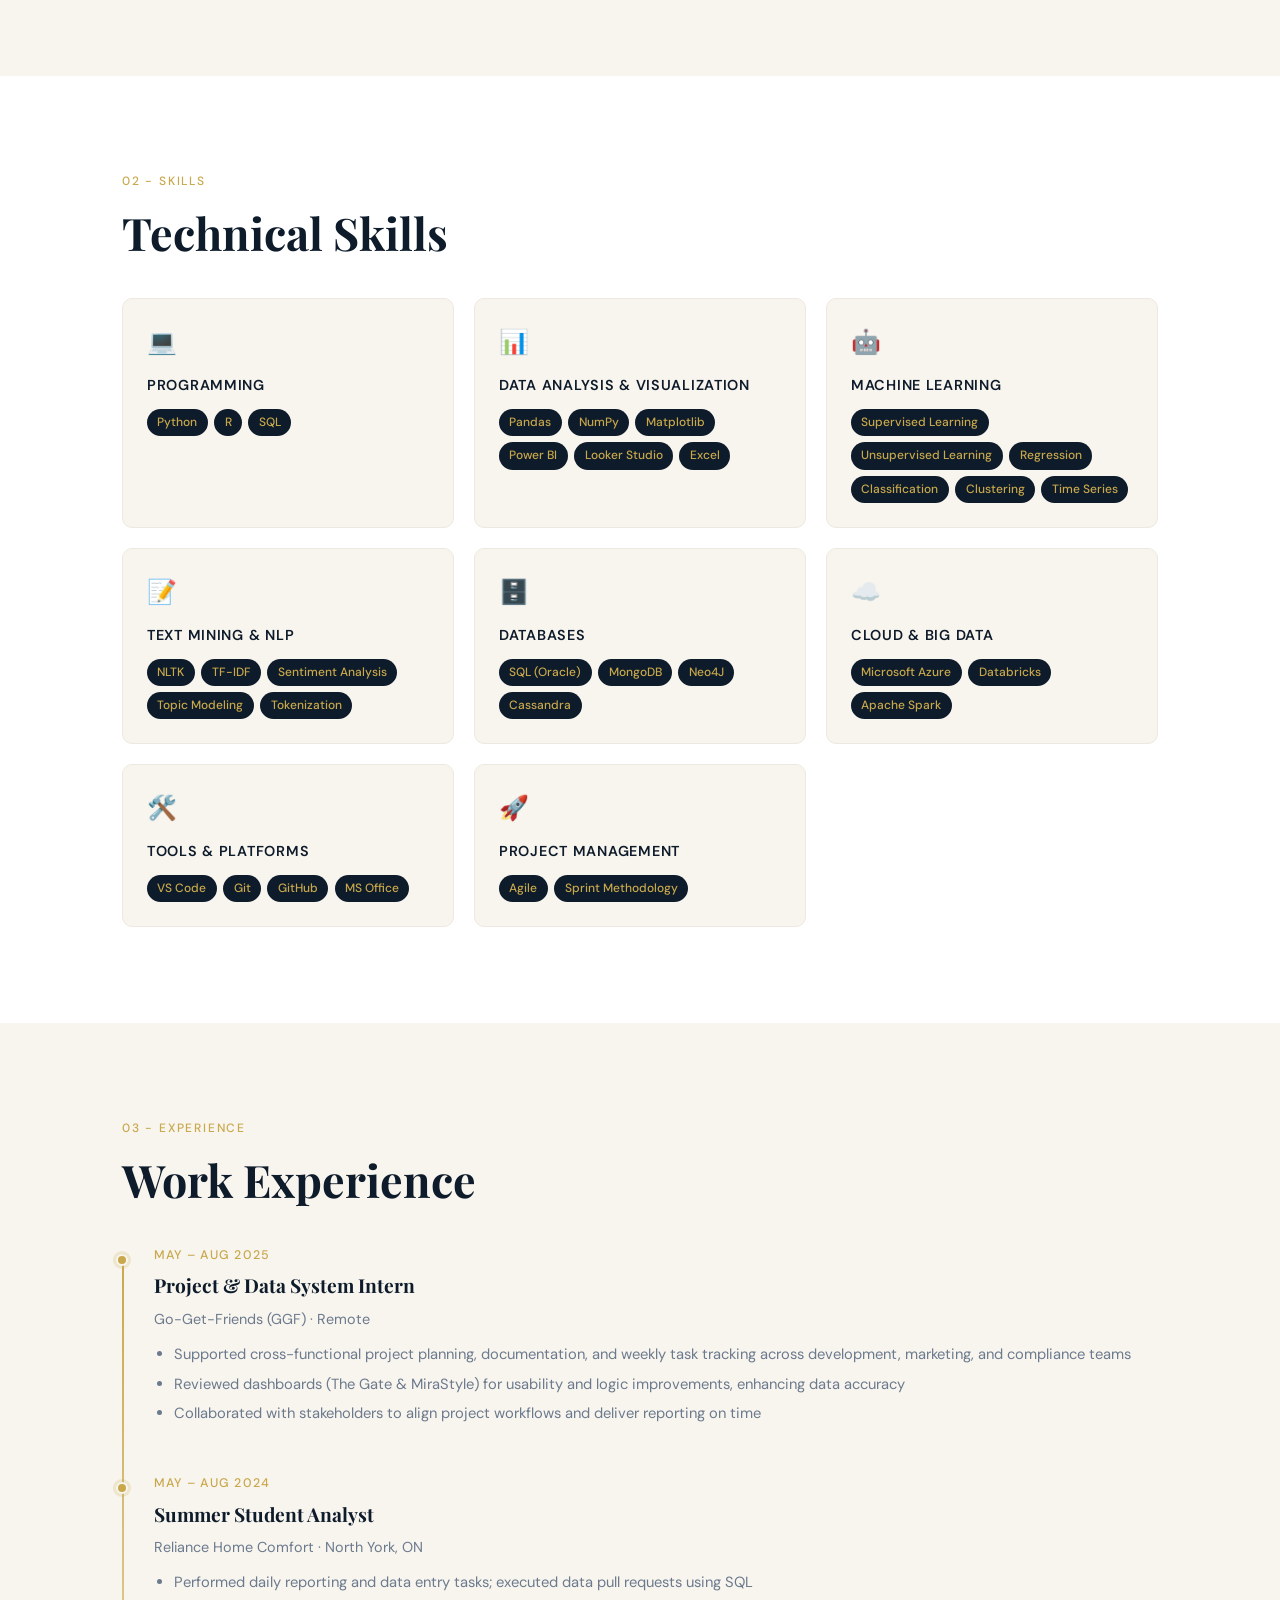
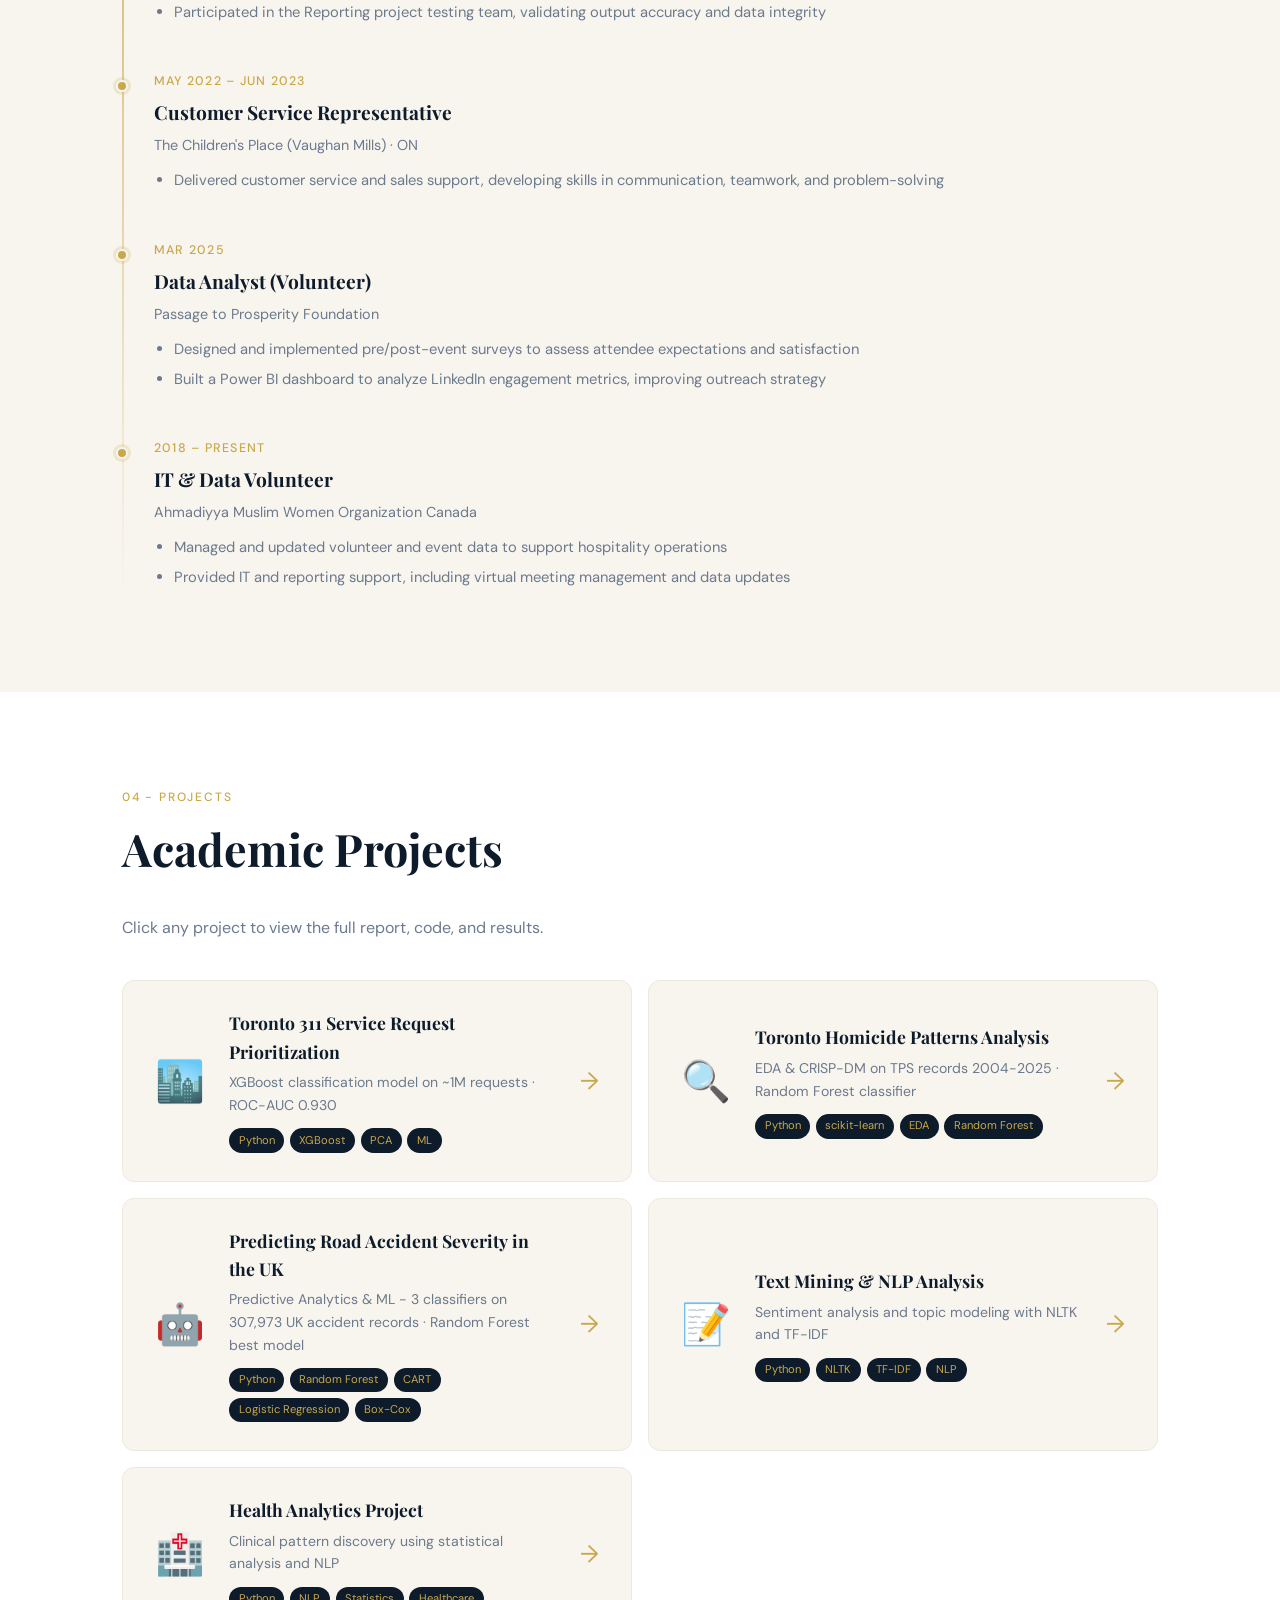
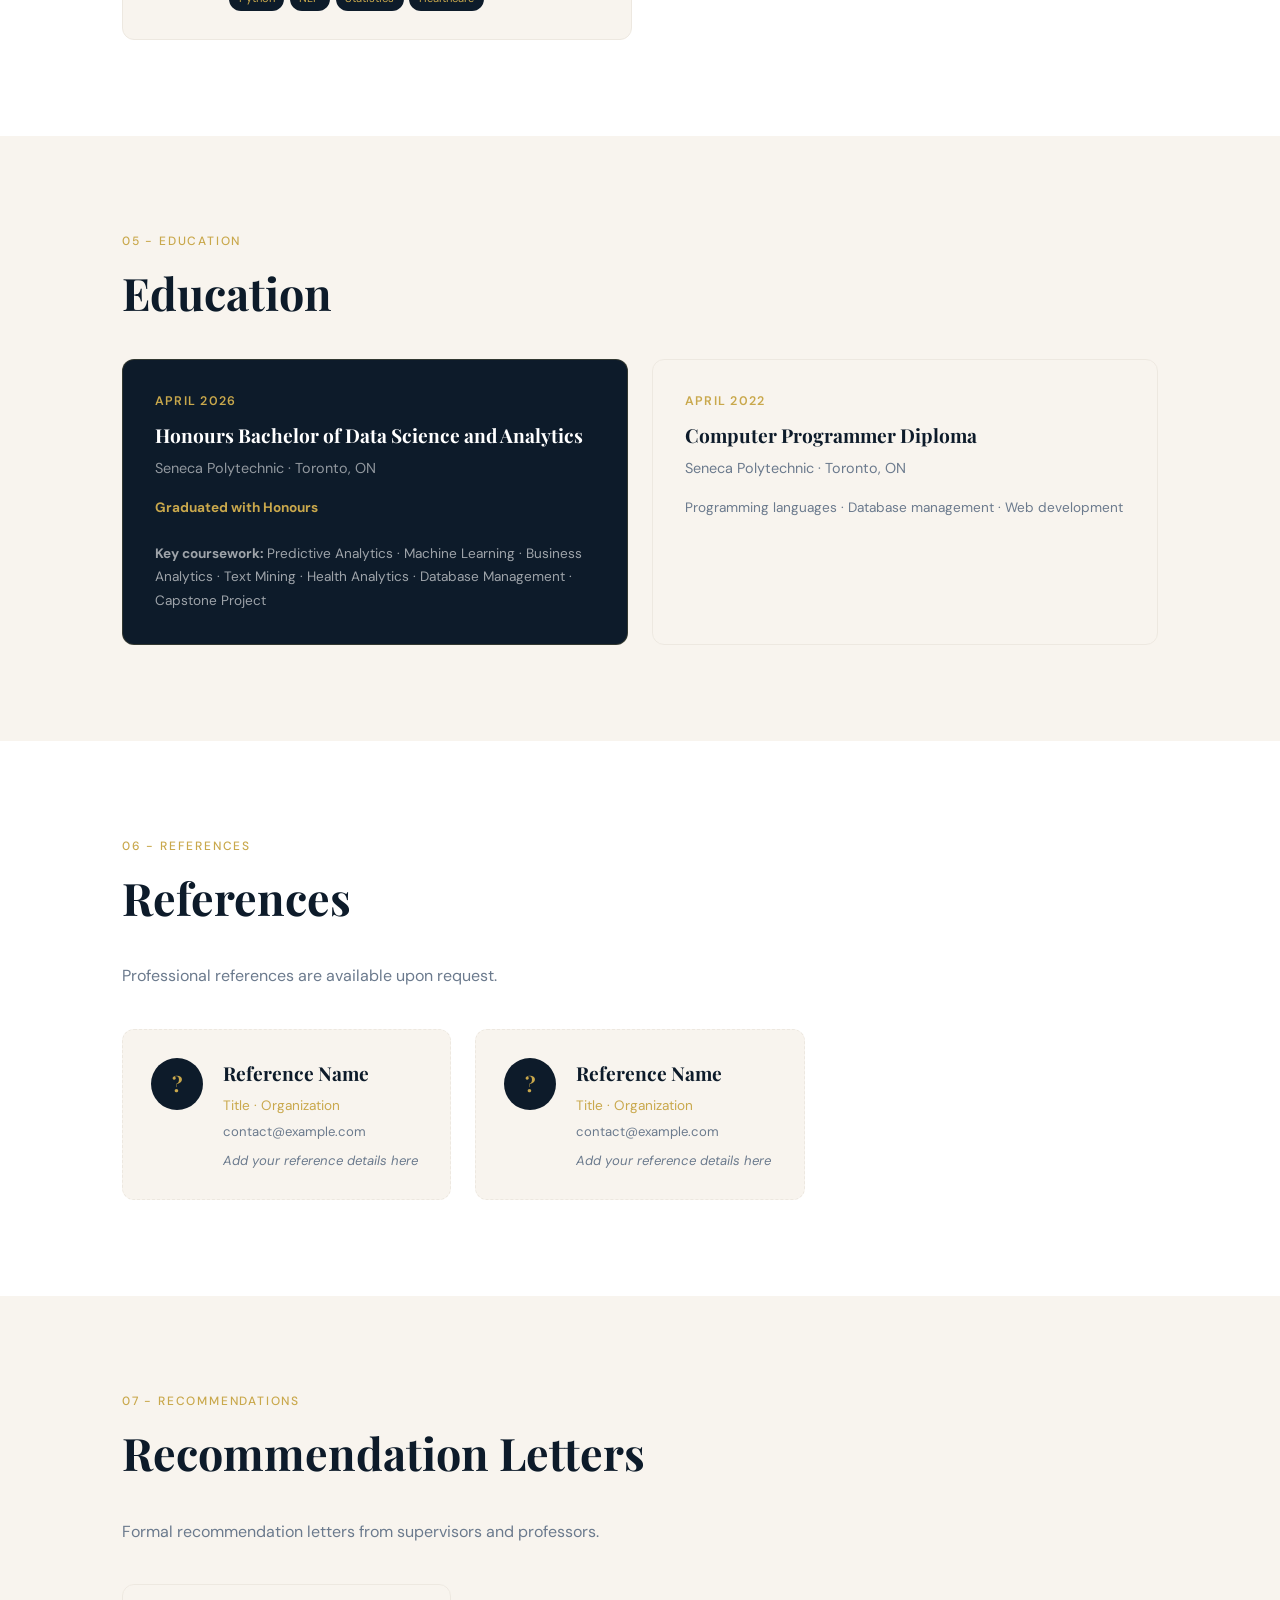
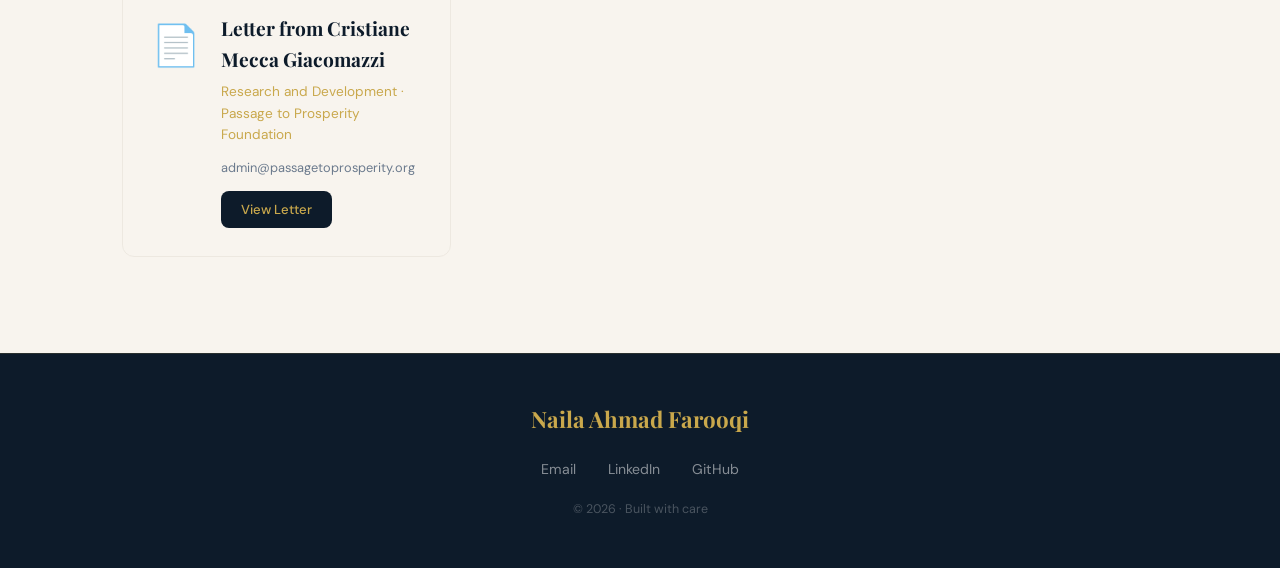
==== commit 245f7def: "Update portfolio content" ====
--- a/index.html
+++ b/index.html
@@ -278,9 +278,9 @@
         <a href="projects/predictive-ml.html" class="project-card">
           <div class="project-icon">🤖</div>
           <div class="project-info">
-            <h3>Predictive Analytics & Machine Learning</h3>
-            <p>End-to-end supervised/unsupervised ML pipelines with feature engineering</p>
-            <div class="project-tags"><span>Python</span><span>Regression</span><span>Clustering</span><span>Hyperparameter Tuning</span></div>
+            <h3>Predicting Road Accident Severity in the UK</h3>
+            <p>Predictive Analytics & ML - 3 classifiers on 307,973 UK accident records · Random Forest best model</p>
+            <div class="project-tags"><span>Python</span><span>Random Forest</span><span>CART</span><span>Logistic Regression</span><span>Box-Cox</span></div>
           </div>
           <div class="project-arrow">→</div>
         </a>
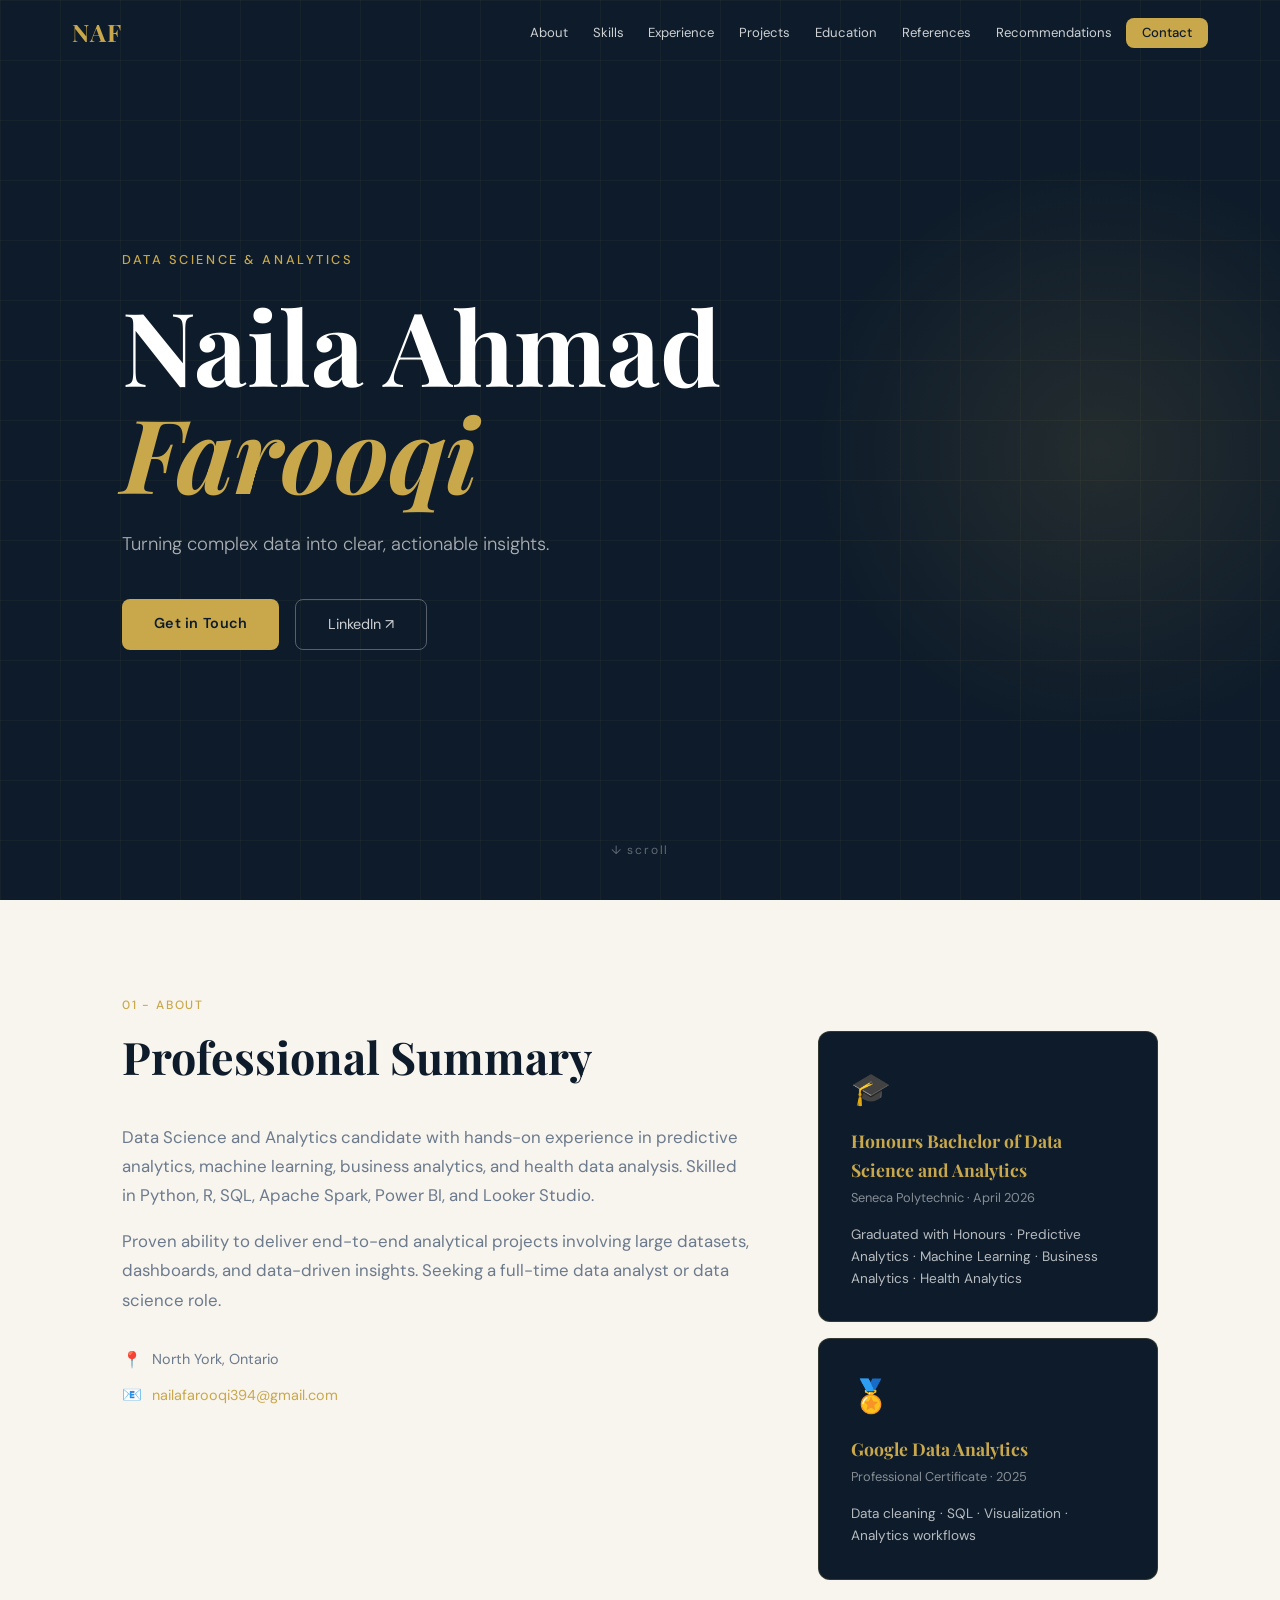
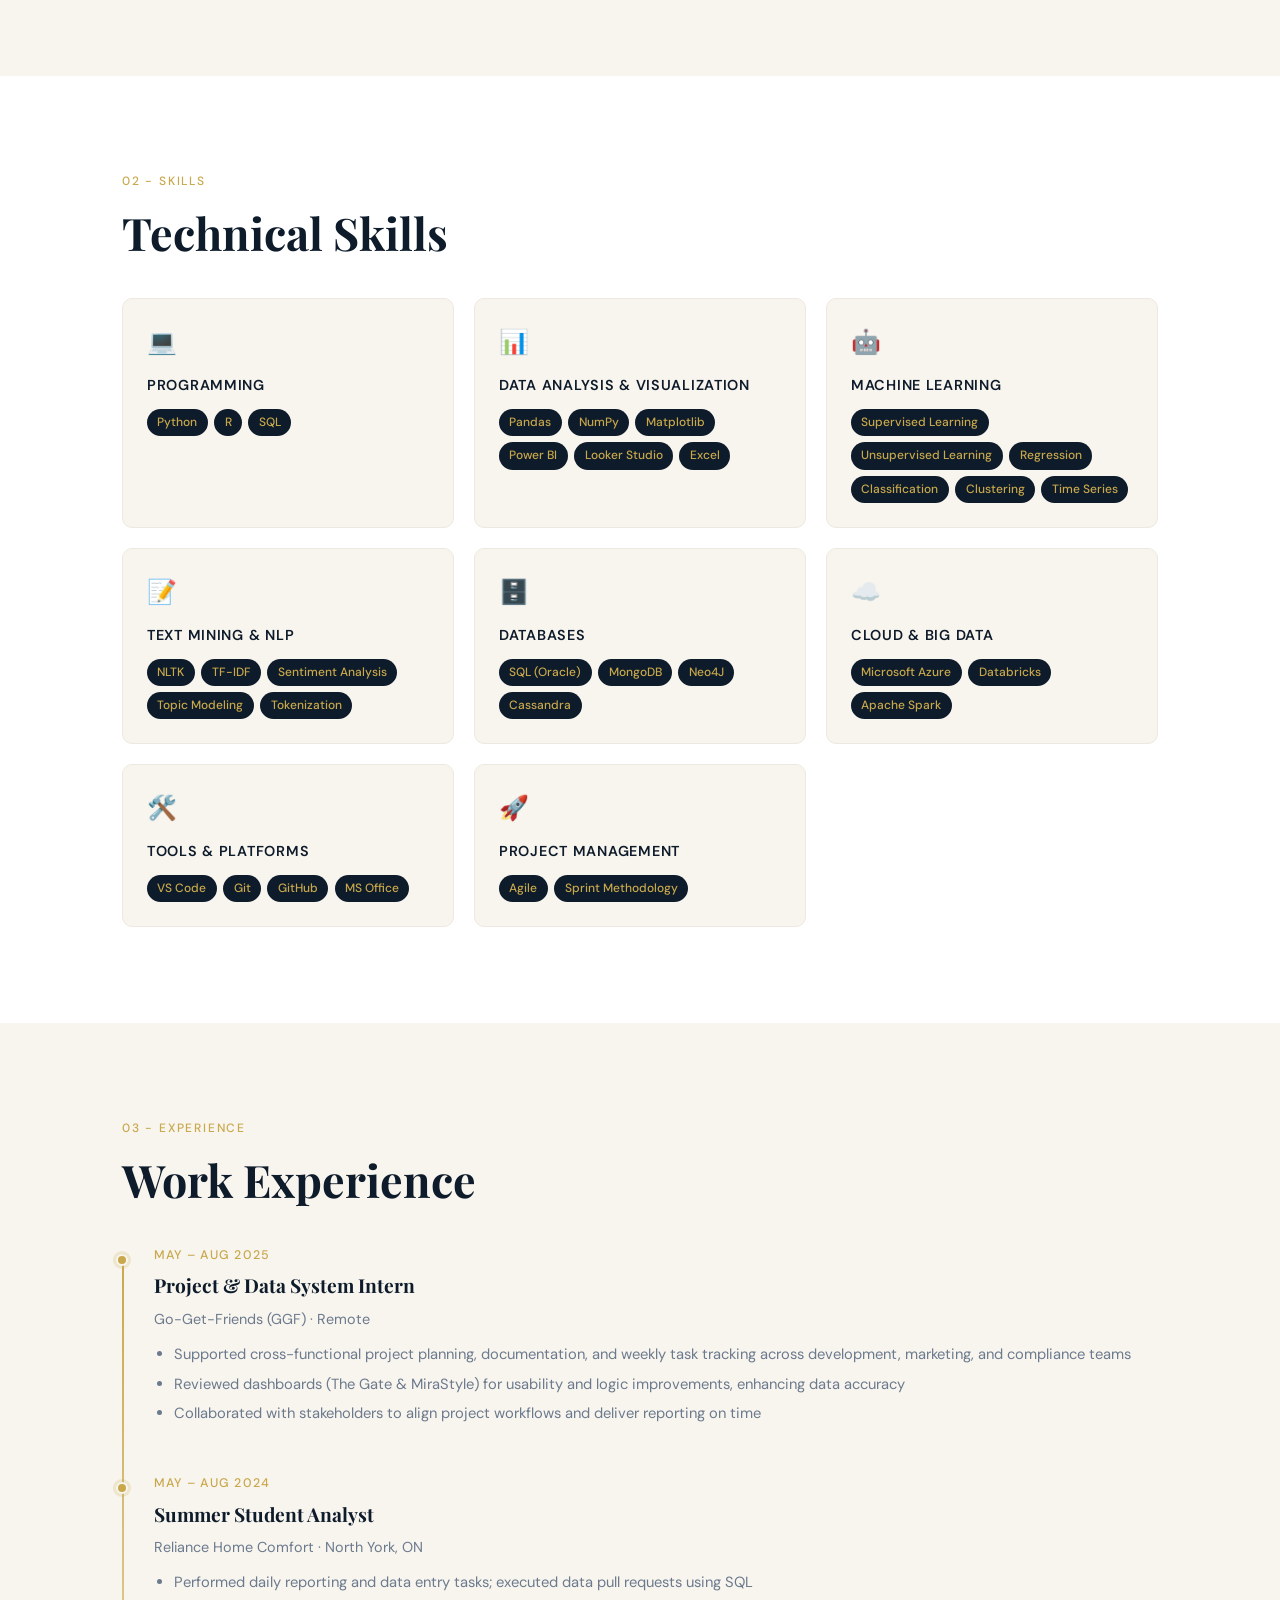
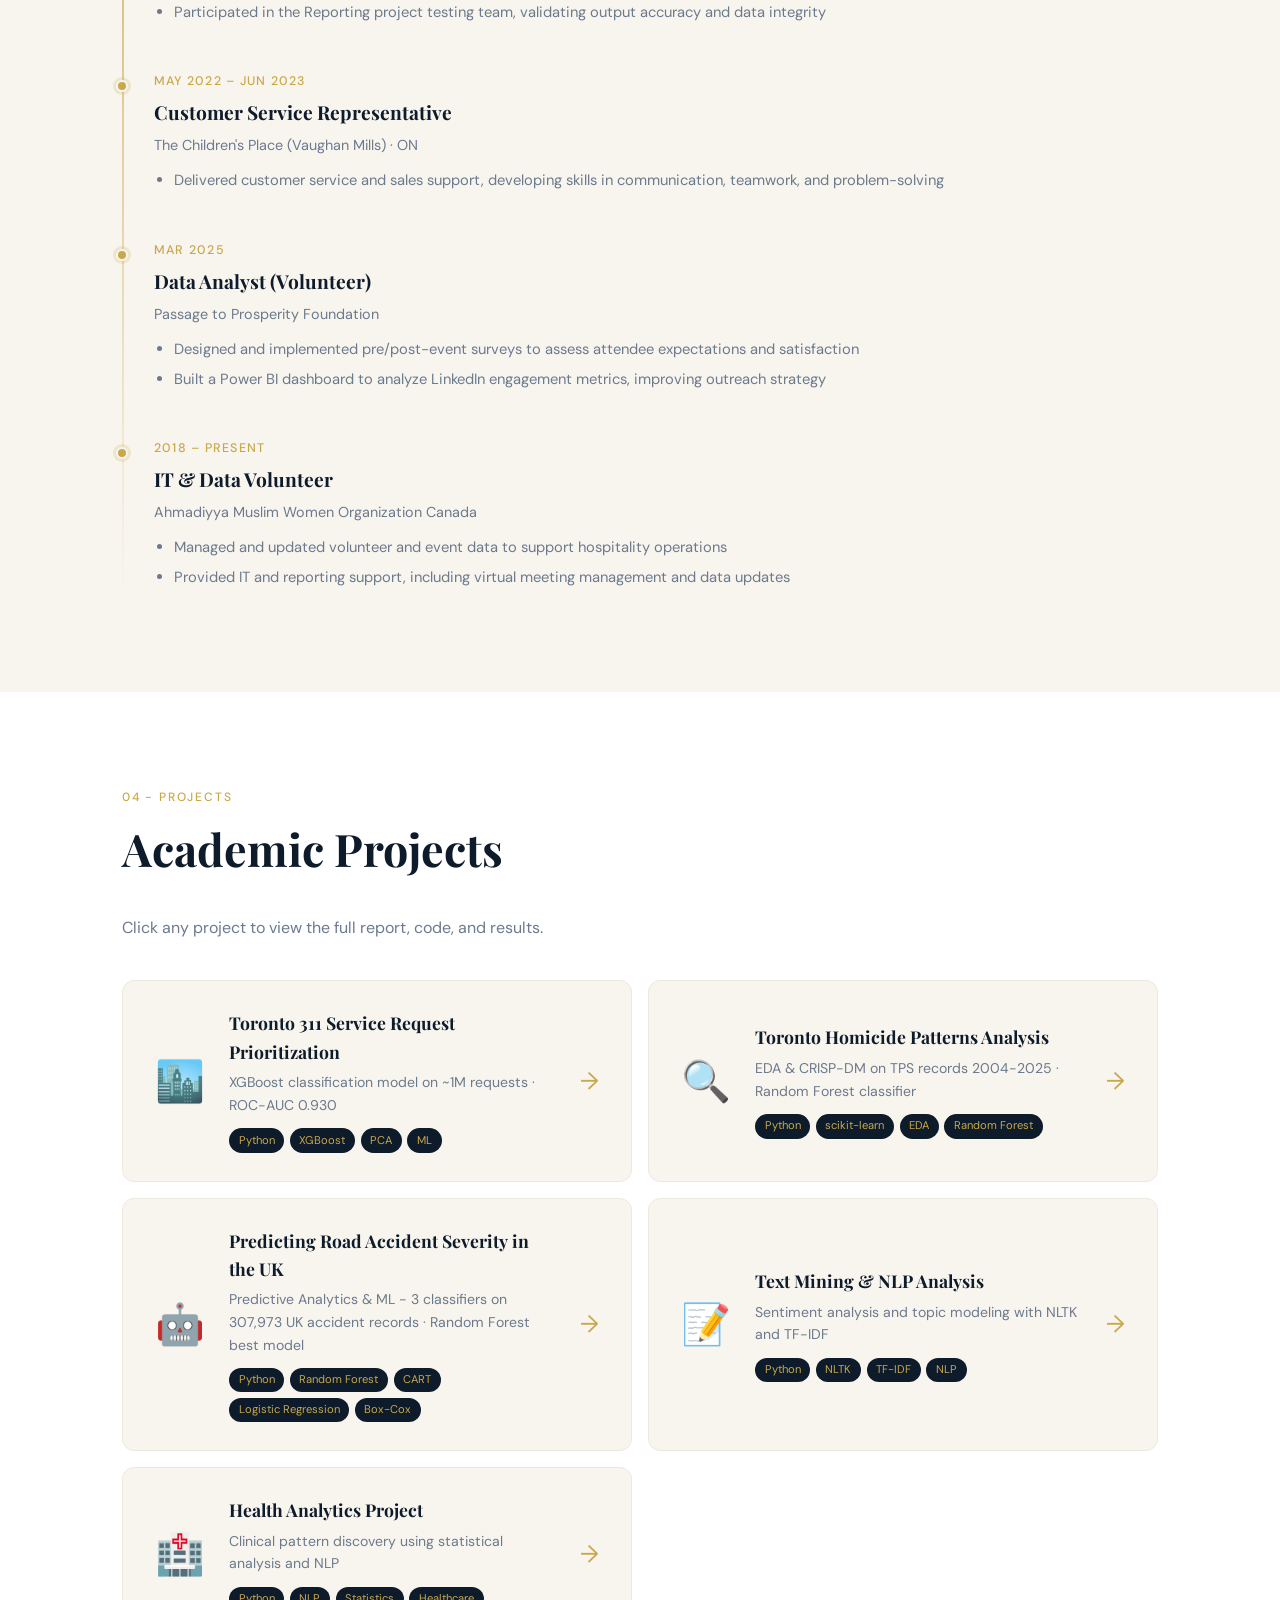
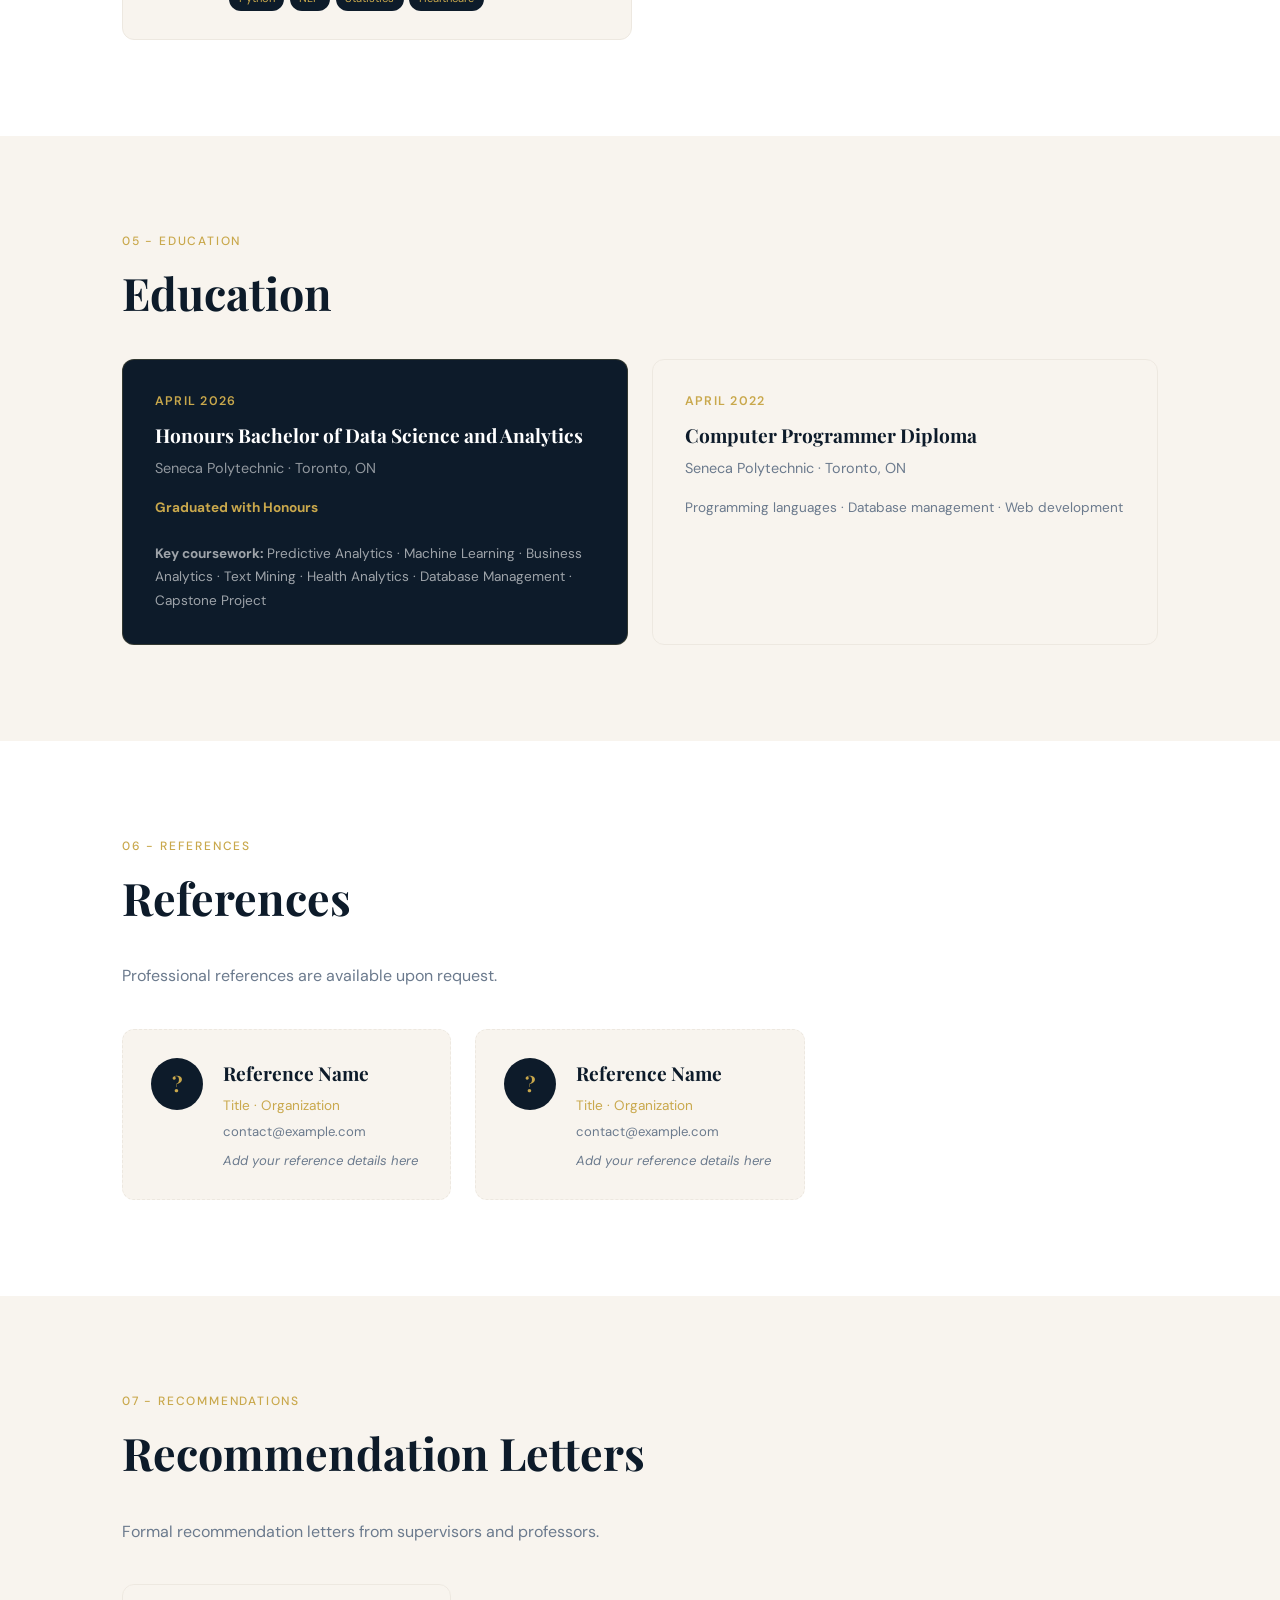
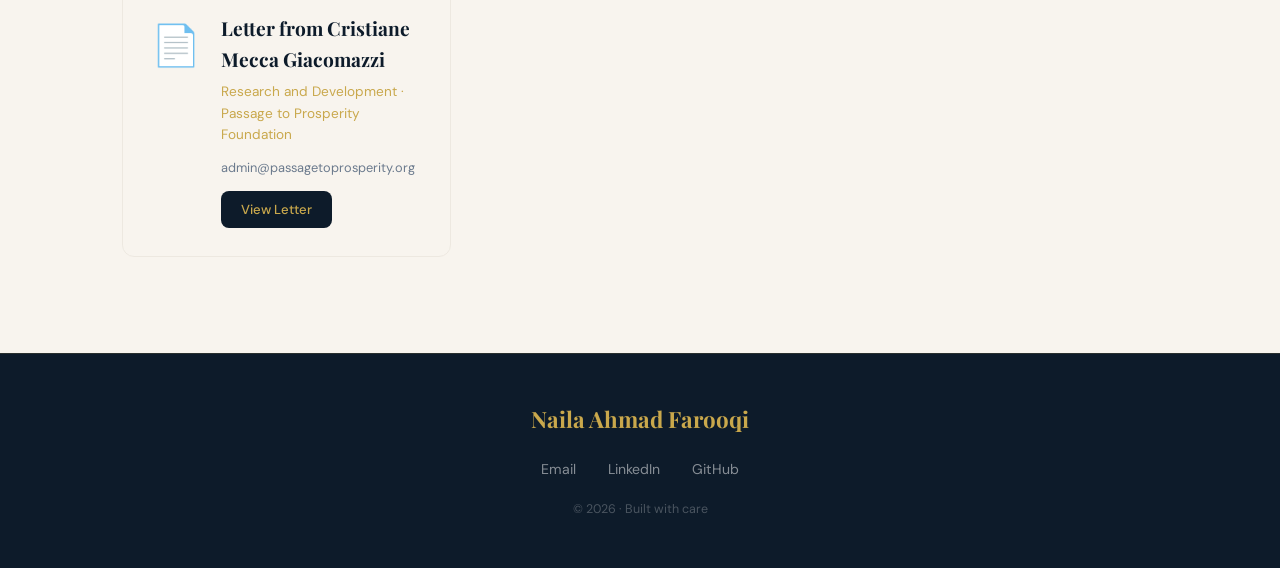
==== commit 02988b7e: "Update portfolio content" ====
--- a/index.html
+++ b/index.html
@@ -67,10 +67,6 @@
               <span class="meta-icon">📧</span>
               <a href="mailto:nailafarooqi394@gmail.com">nailafarooqi394@gmail.com</a>
             </div>
-            <div class="meta-item">
-              <span class="meta-icon">📞</span>
-              <span>(437) 239-5181</span>
-            </div>
           </div>
         </div>
         <div class="about-cert">
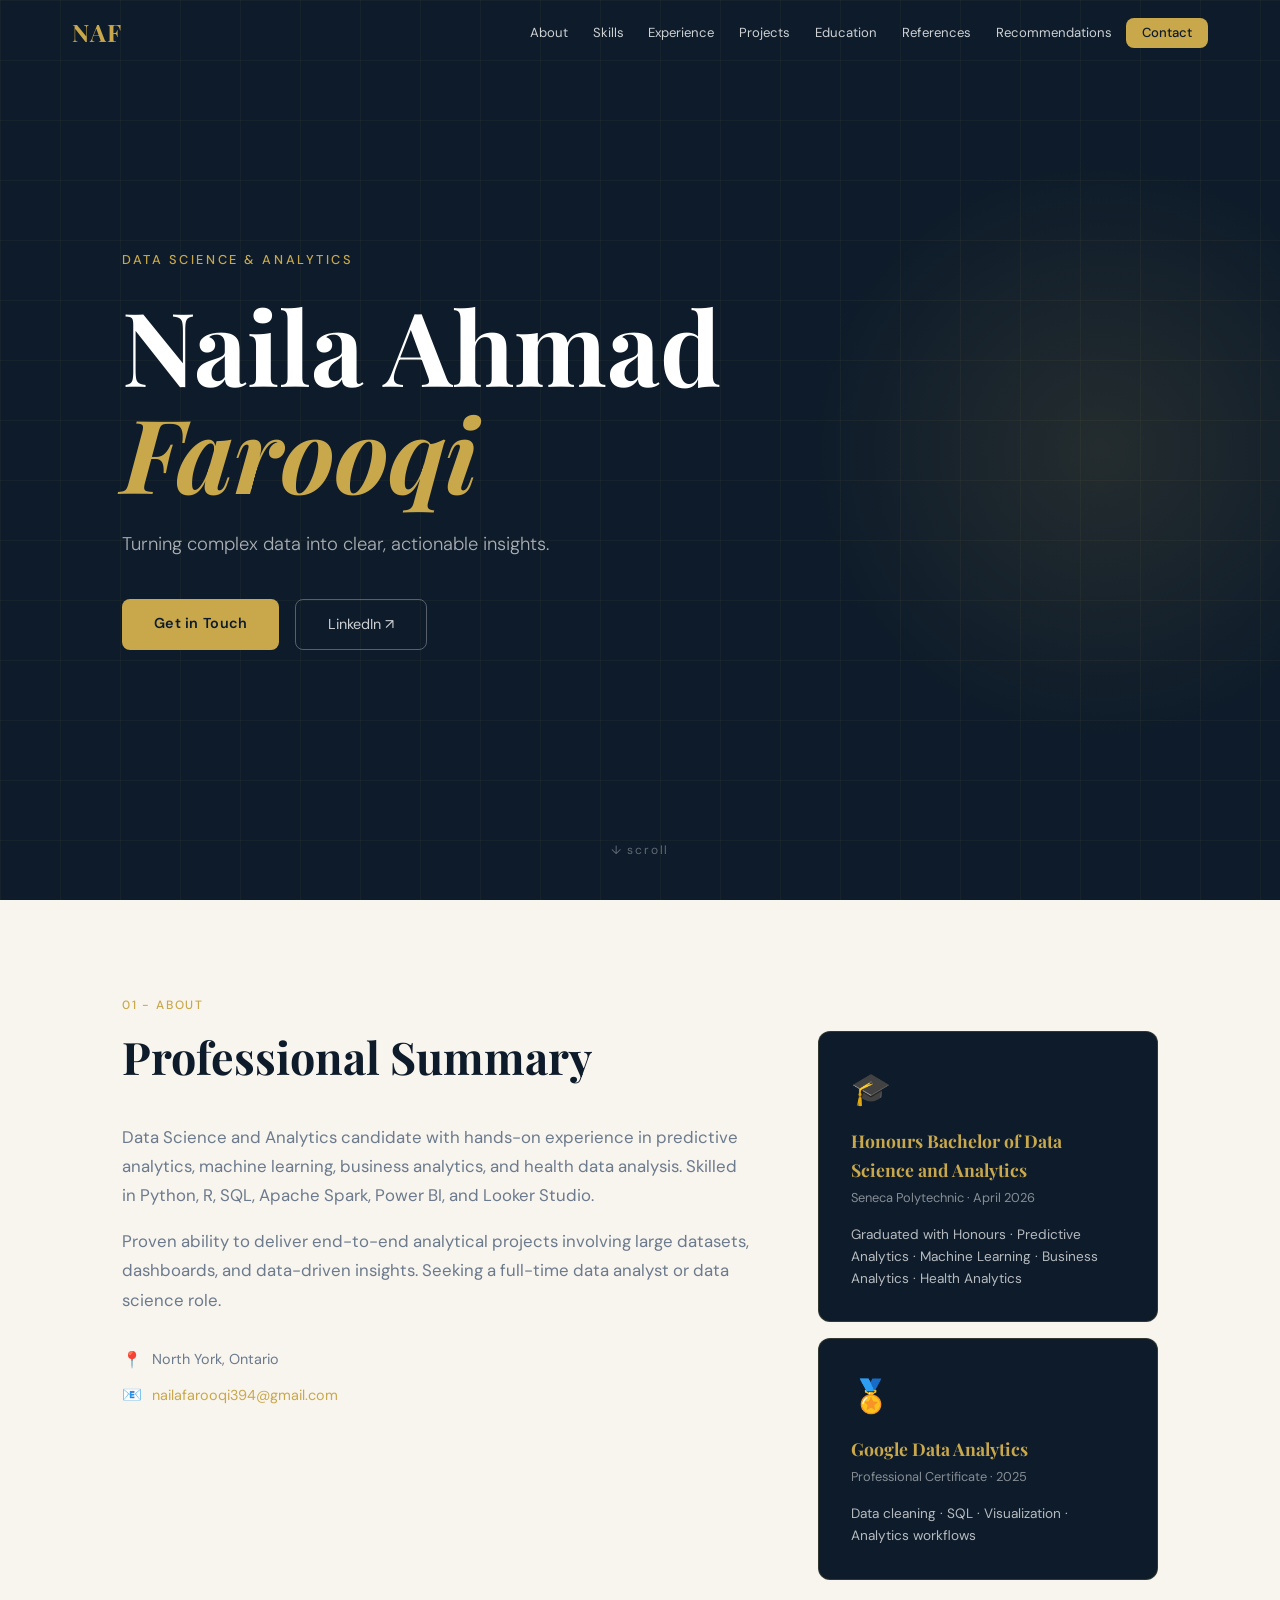
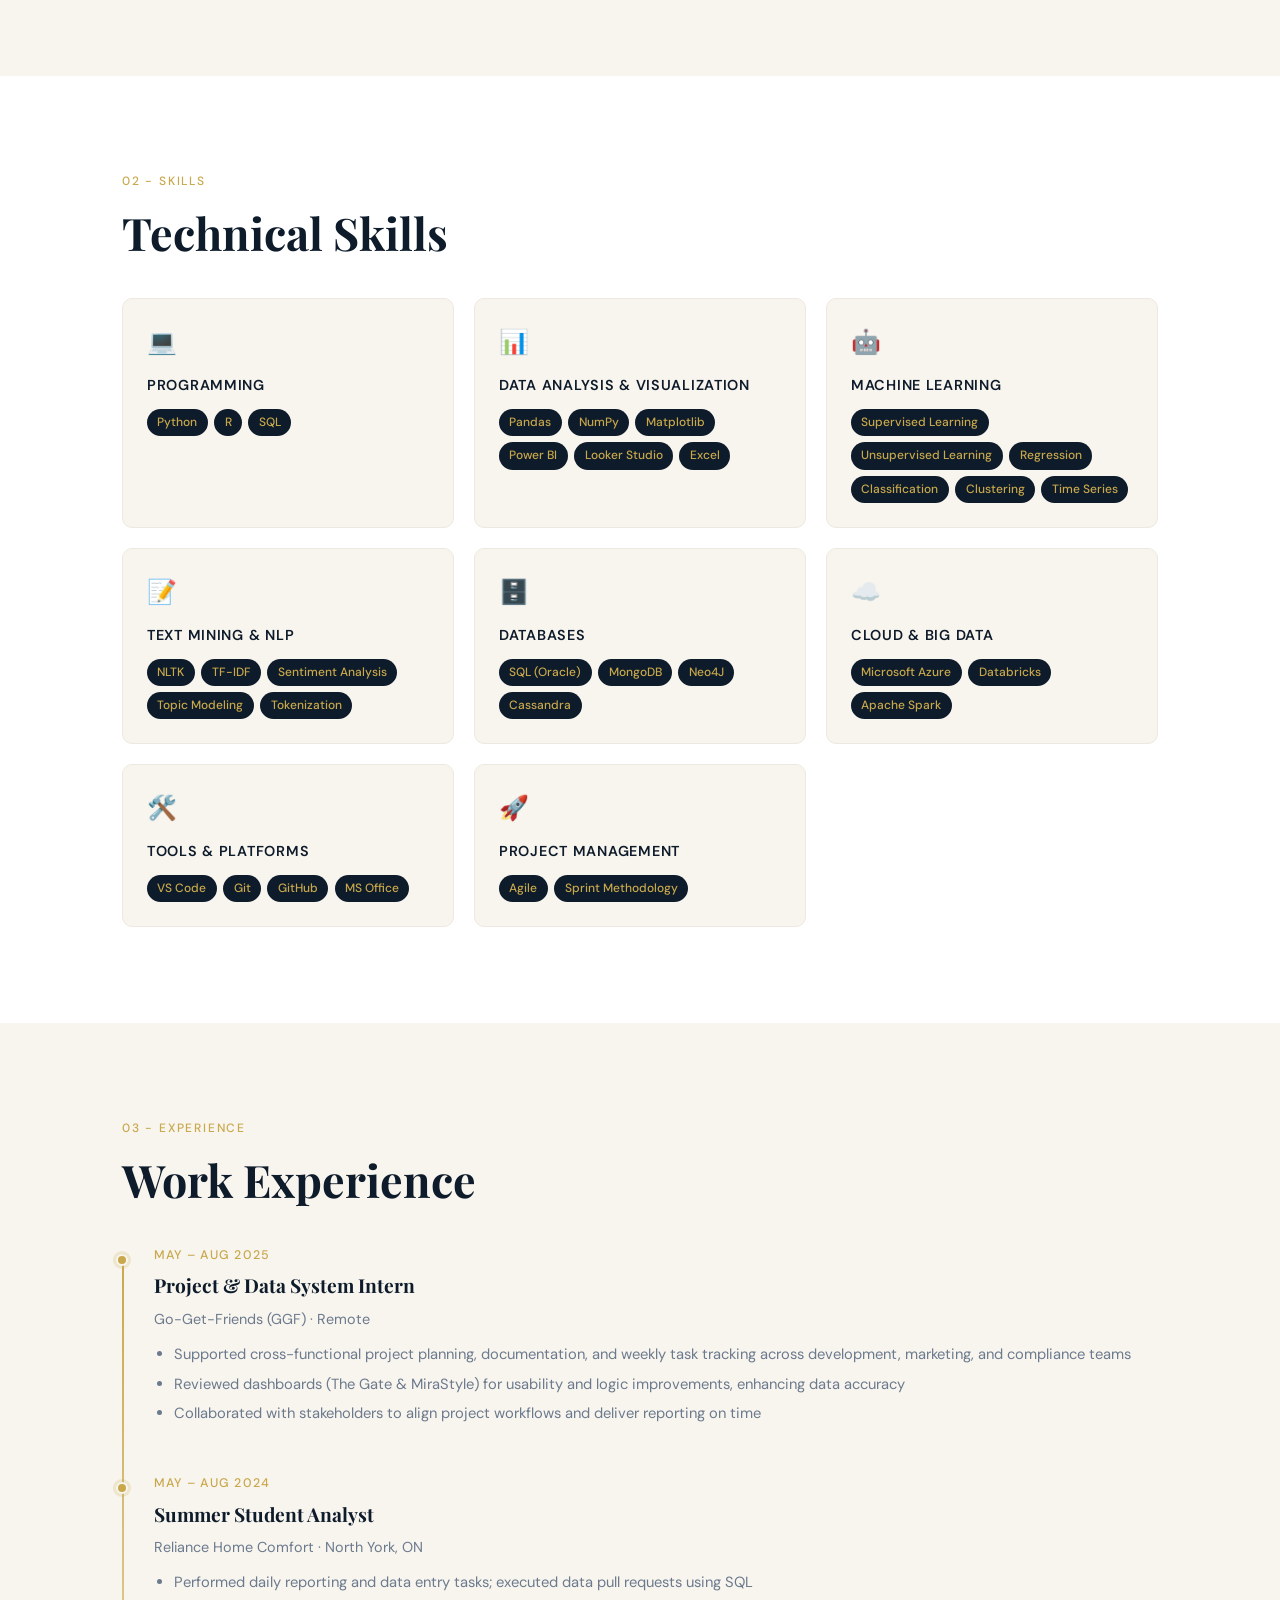
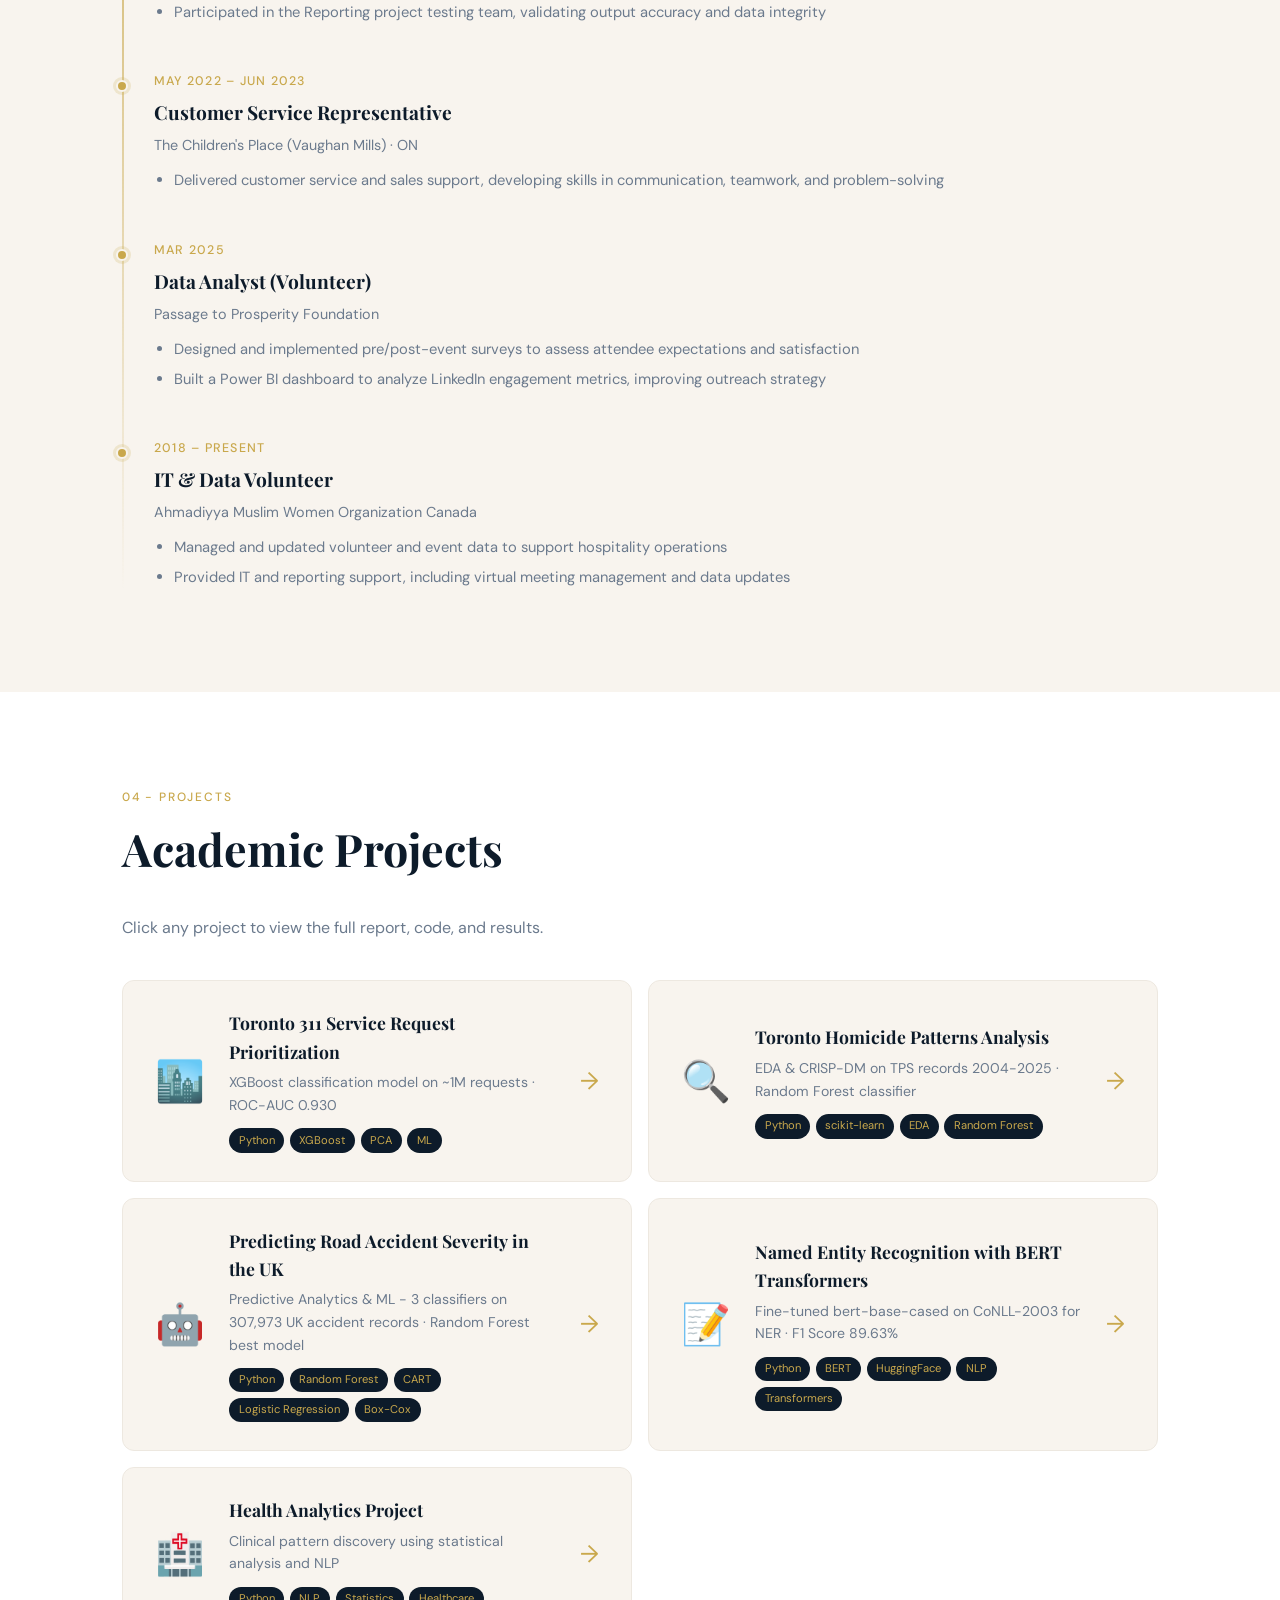
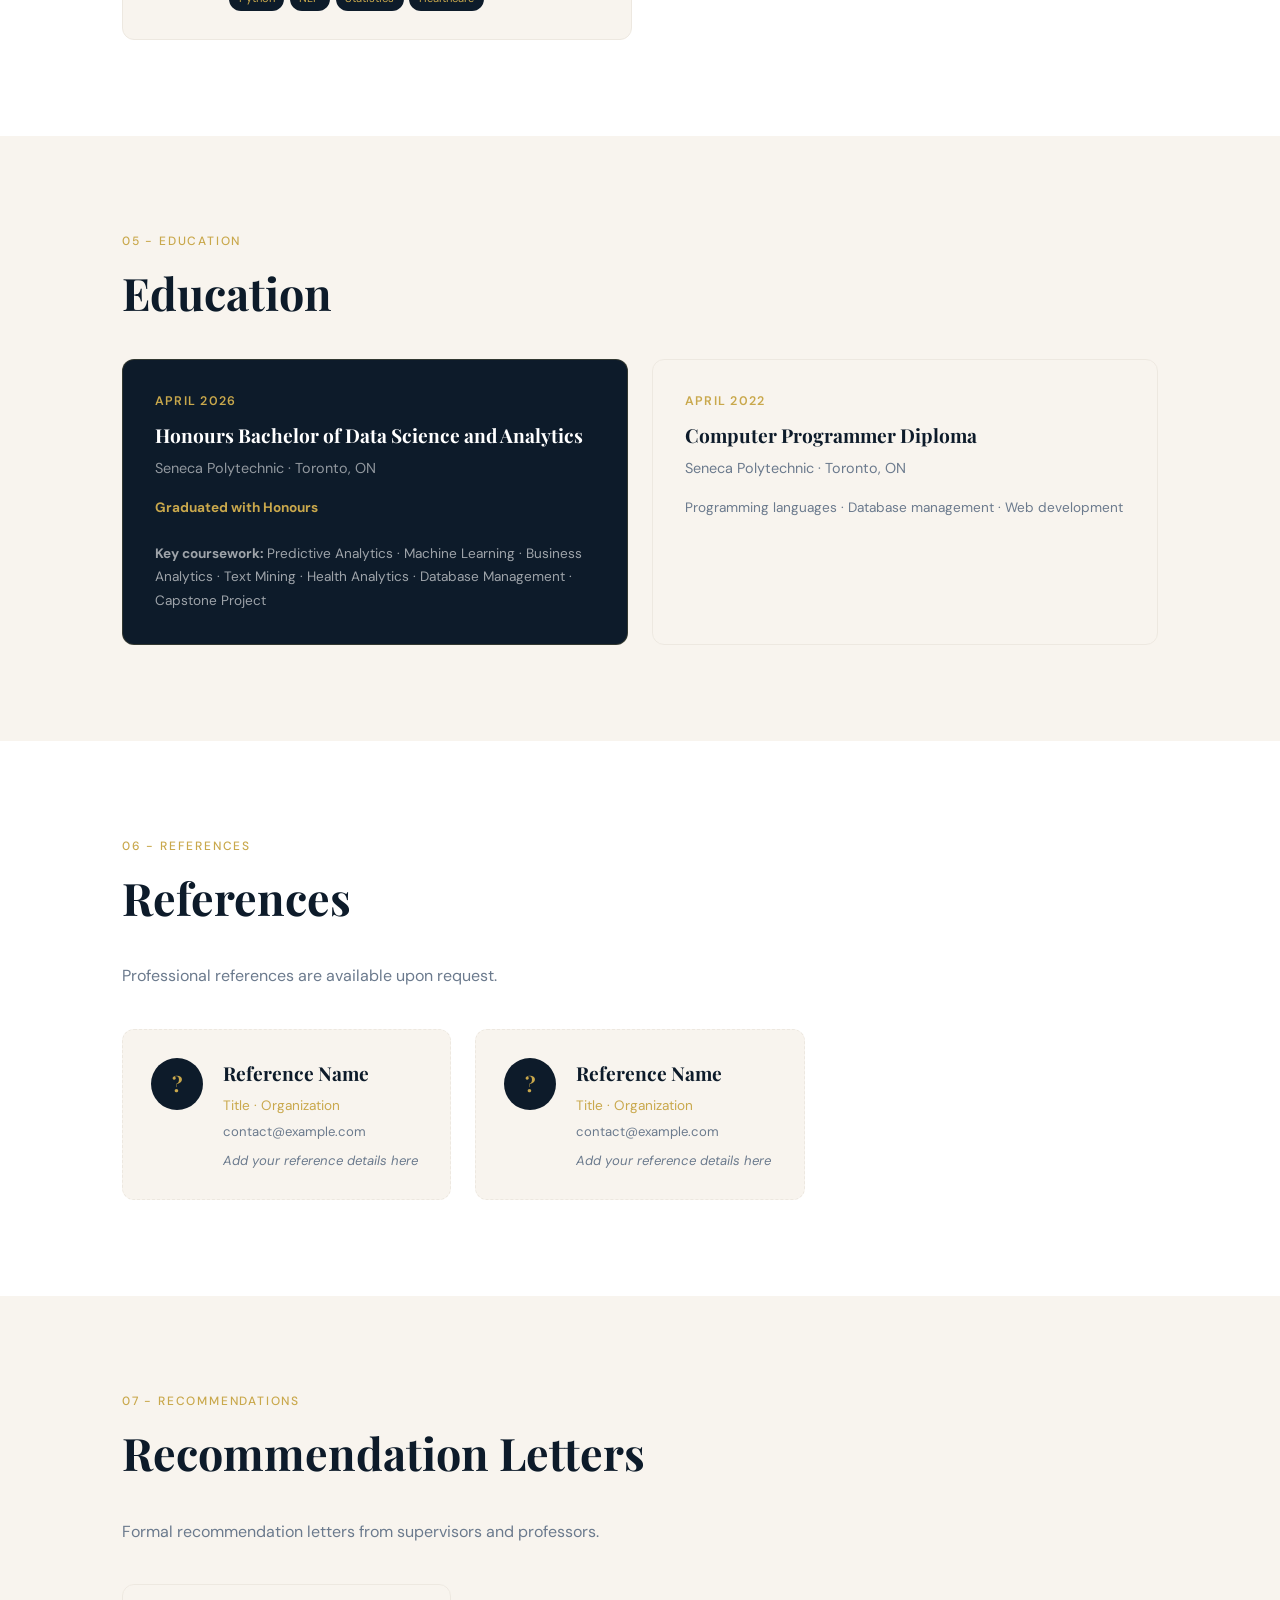
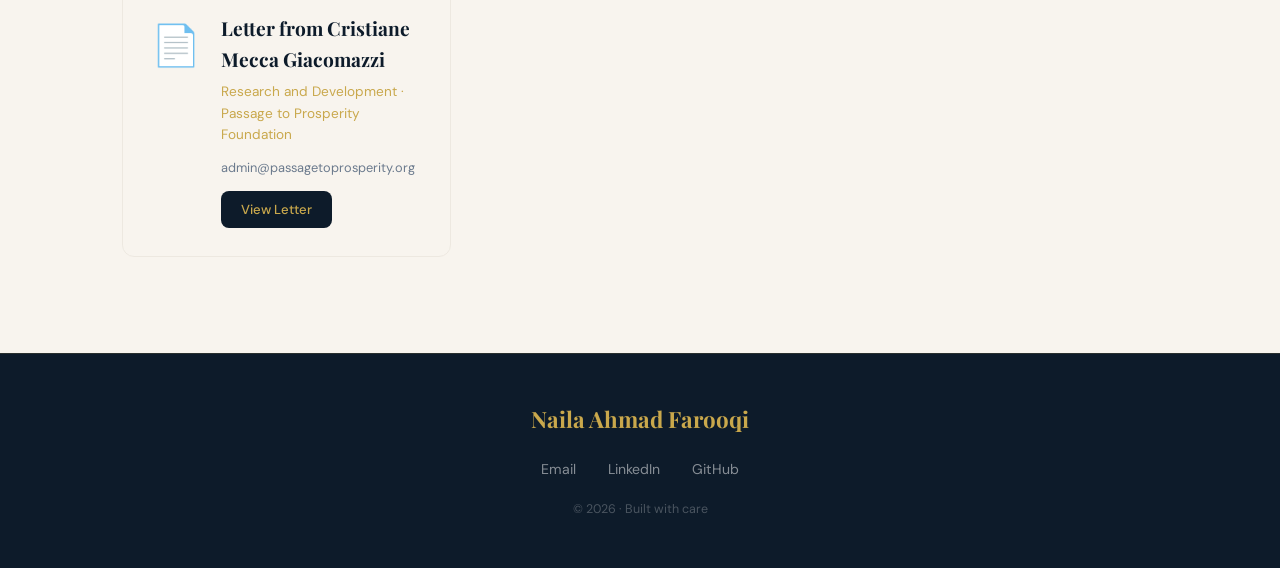
==== commit bdf9518b: "Update portfolio content" ====
--- a/index.html
+++ b/index.html
@@ -67,6 +67,7 @@
               <span class="meta-icon">📧</span>
               <a href="mailto:nailafarooqi394@gmail.com">nailafarooqi394@gmail.com</a>
             </div>
+
           </div>
         </div>
         <div class="about-cert">
@@ -284,9 +285,9 @@
         <a href="projects/nlp-analysis.html" class="project-card">
           <div class="project-icon">📝</div>
           <div class="project-info">
-            <h3>Text Mining & NLP Analysis</h3>
-            <p>Sentiment analysis and topic modeling with NLTK and TF-IDF</p>
-            <div class="project-tags"><span>Python</span><span>NLTK</span><span>TF-IDF</span><span>NLP</span></div>
+            <h3>Named Entity Recognition with BERT Transformers</h3>
+            <p>Fine-tuned bert-base-cased on CoNLL-2003 for NER · F1 Score 89.63%</p>
+            <div class="project-tags"><span>Python</span><span>BERT</span><span>HuggingFace</span><span>NLP</span><span>Transformers</span></div>
           </div>
           <div class="project-arrow">→</div>
         </a>
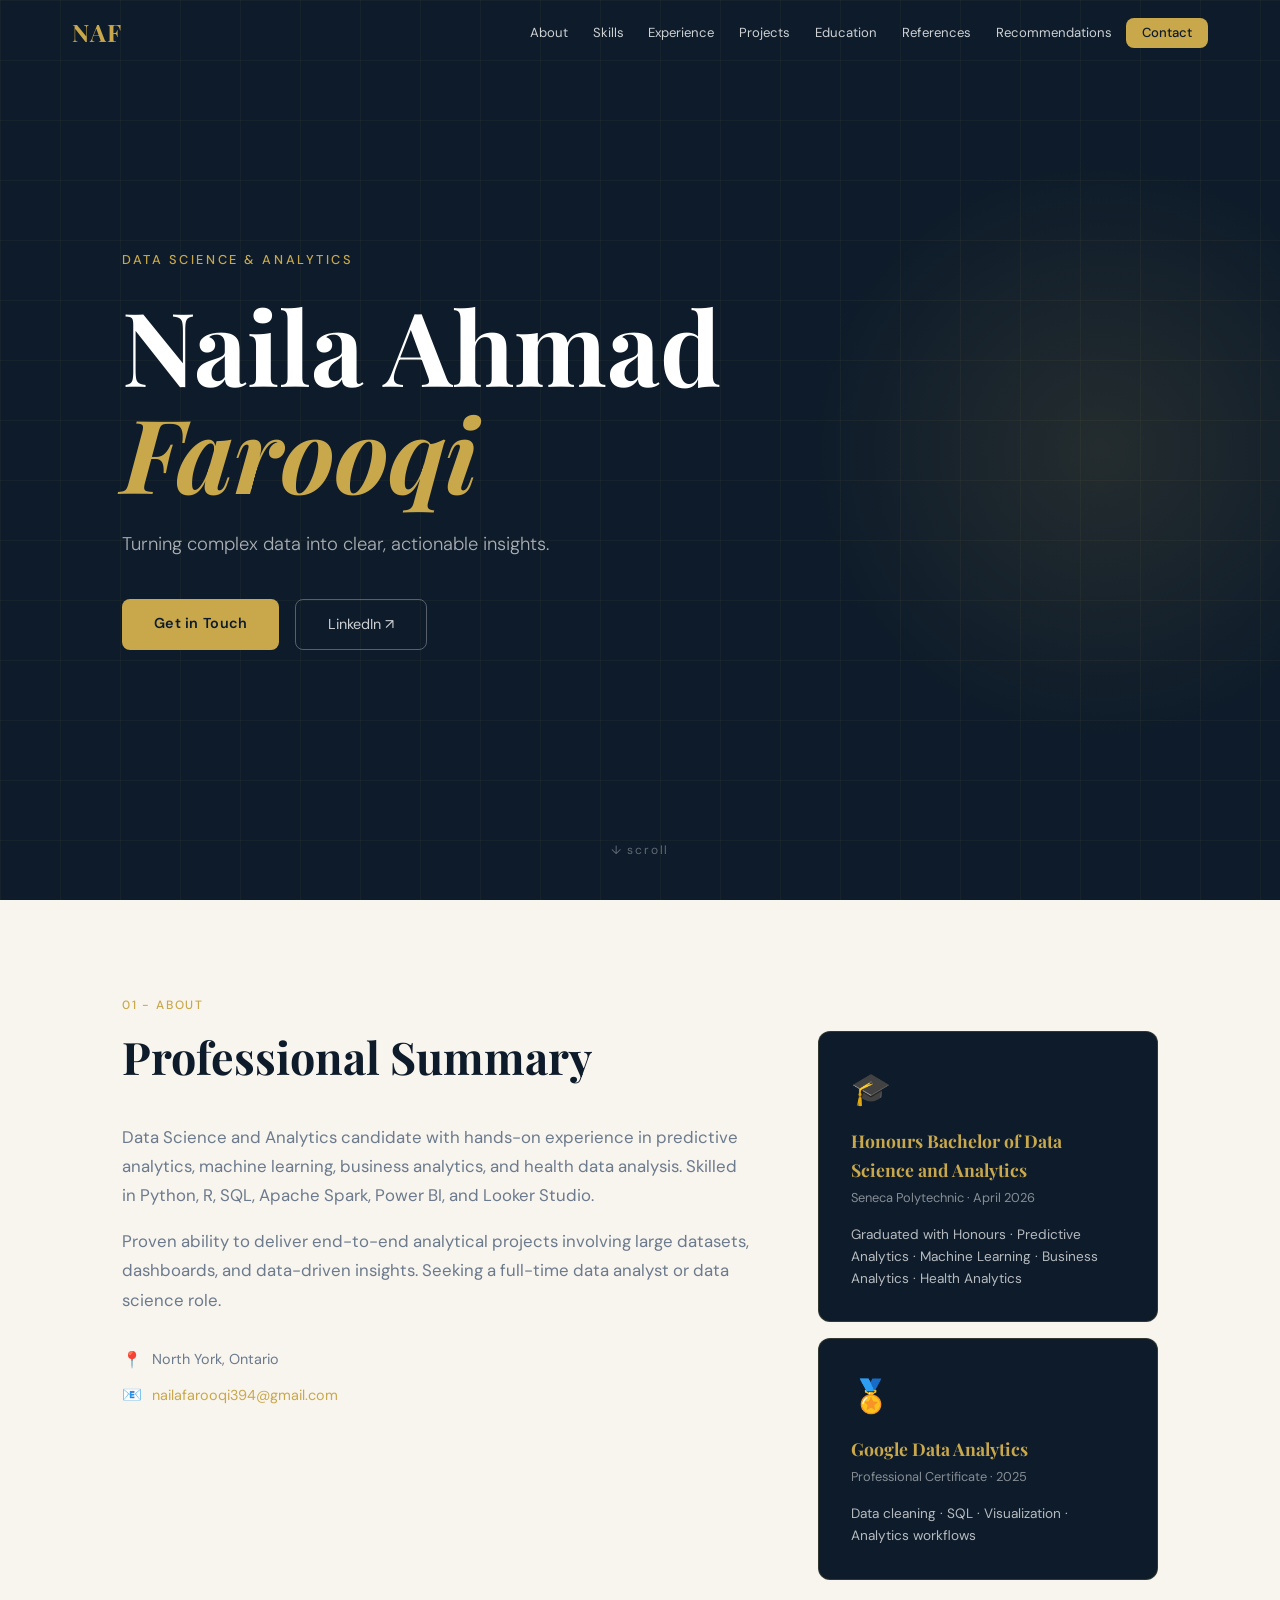
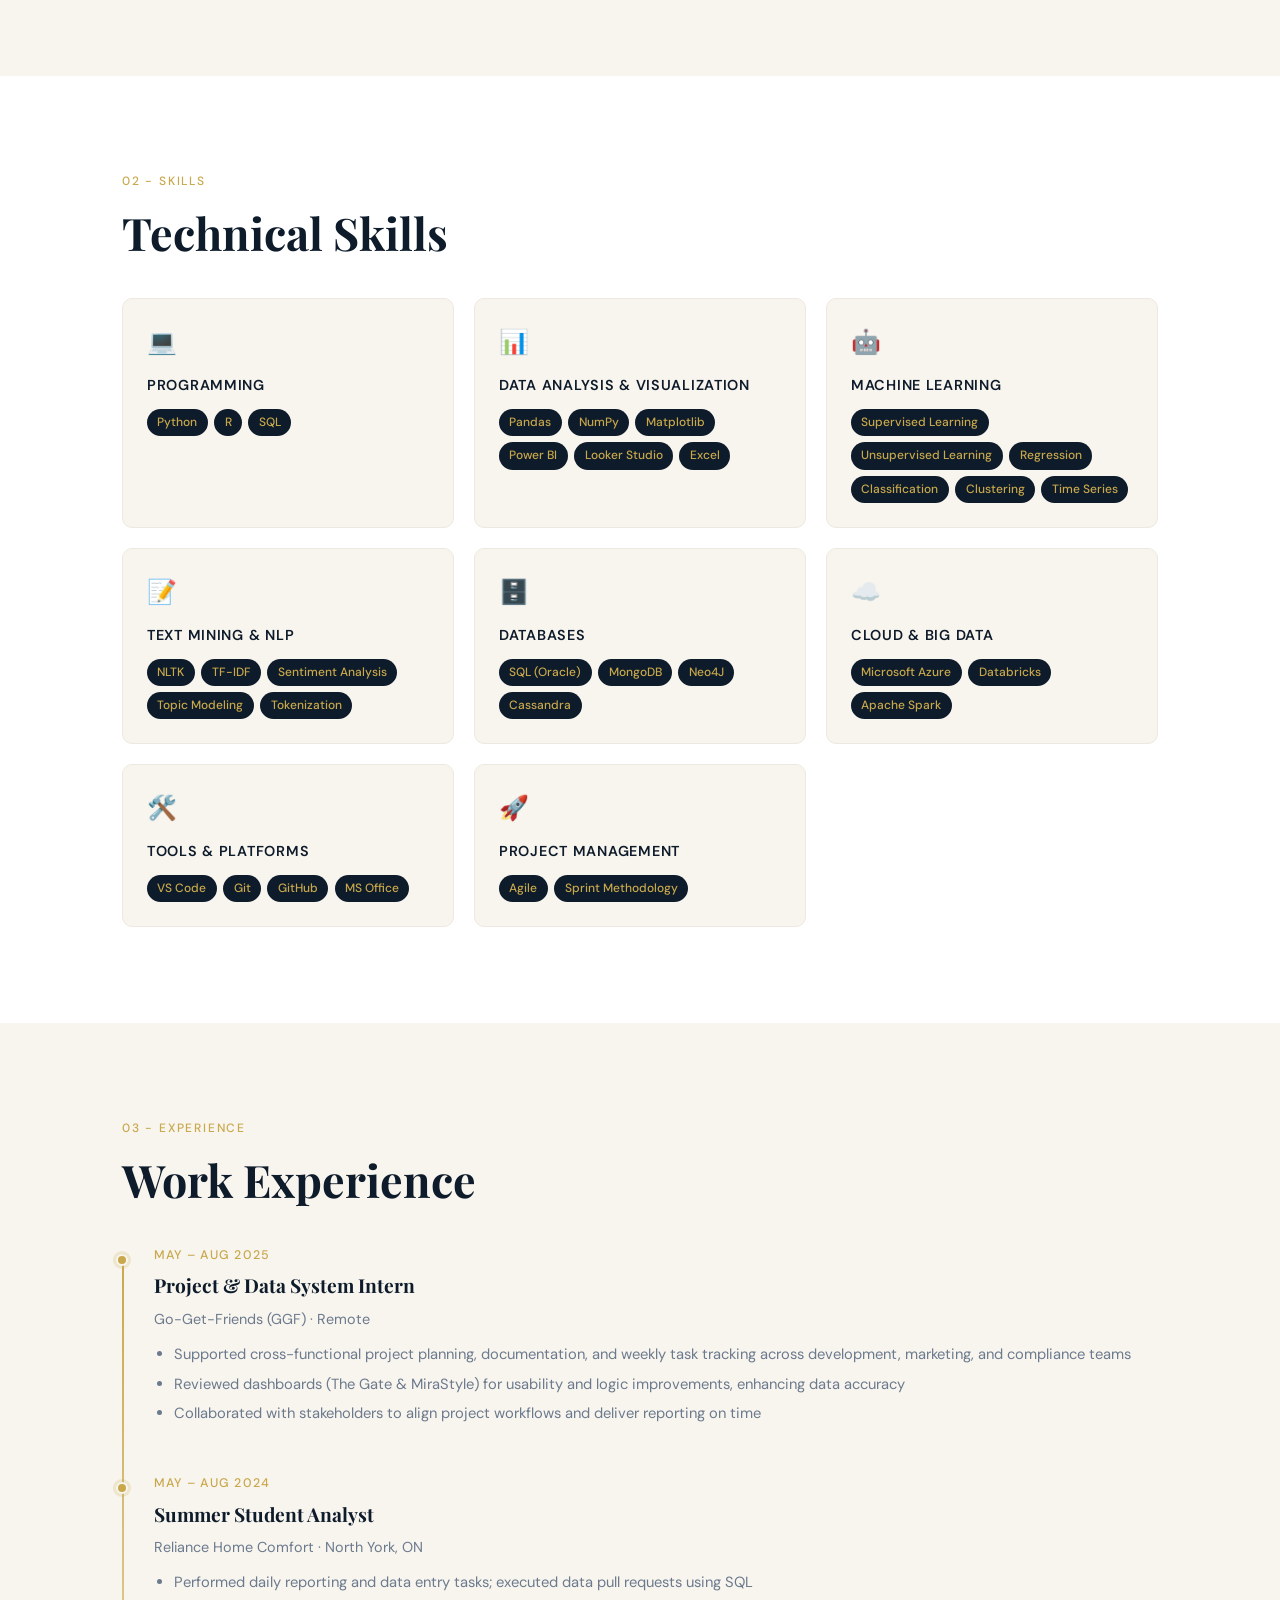
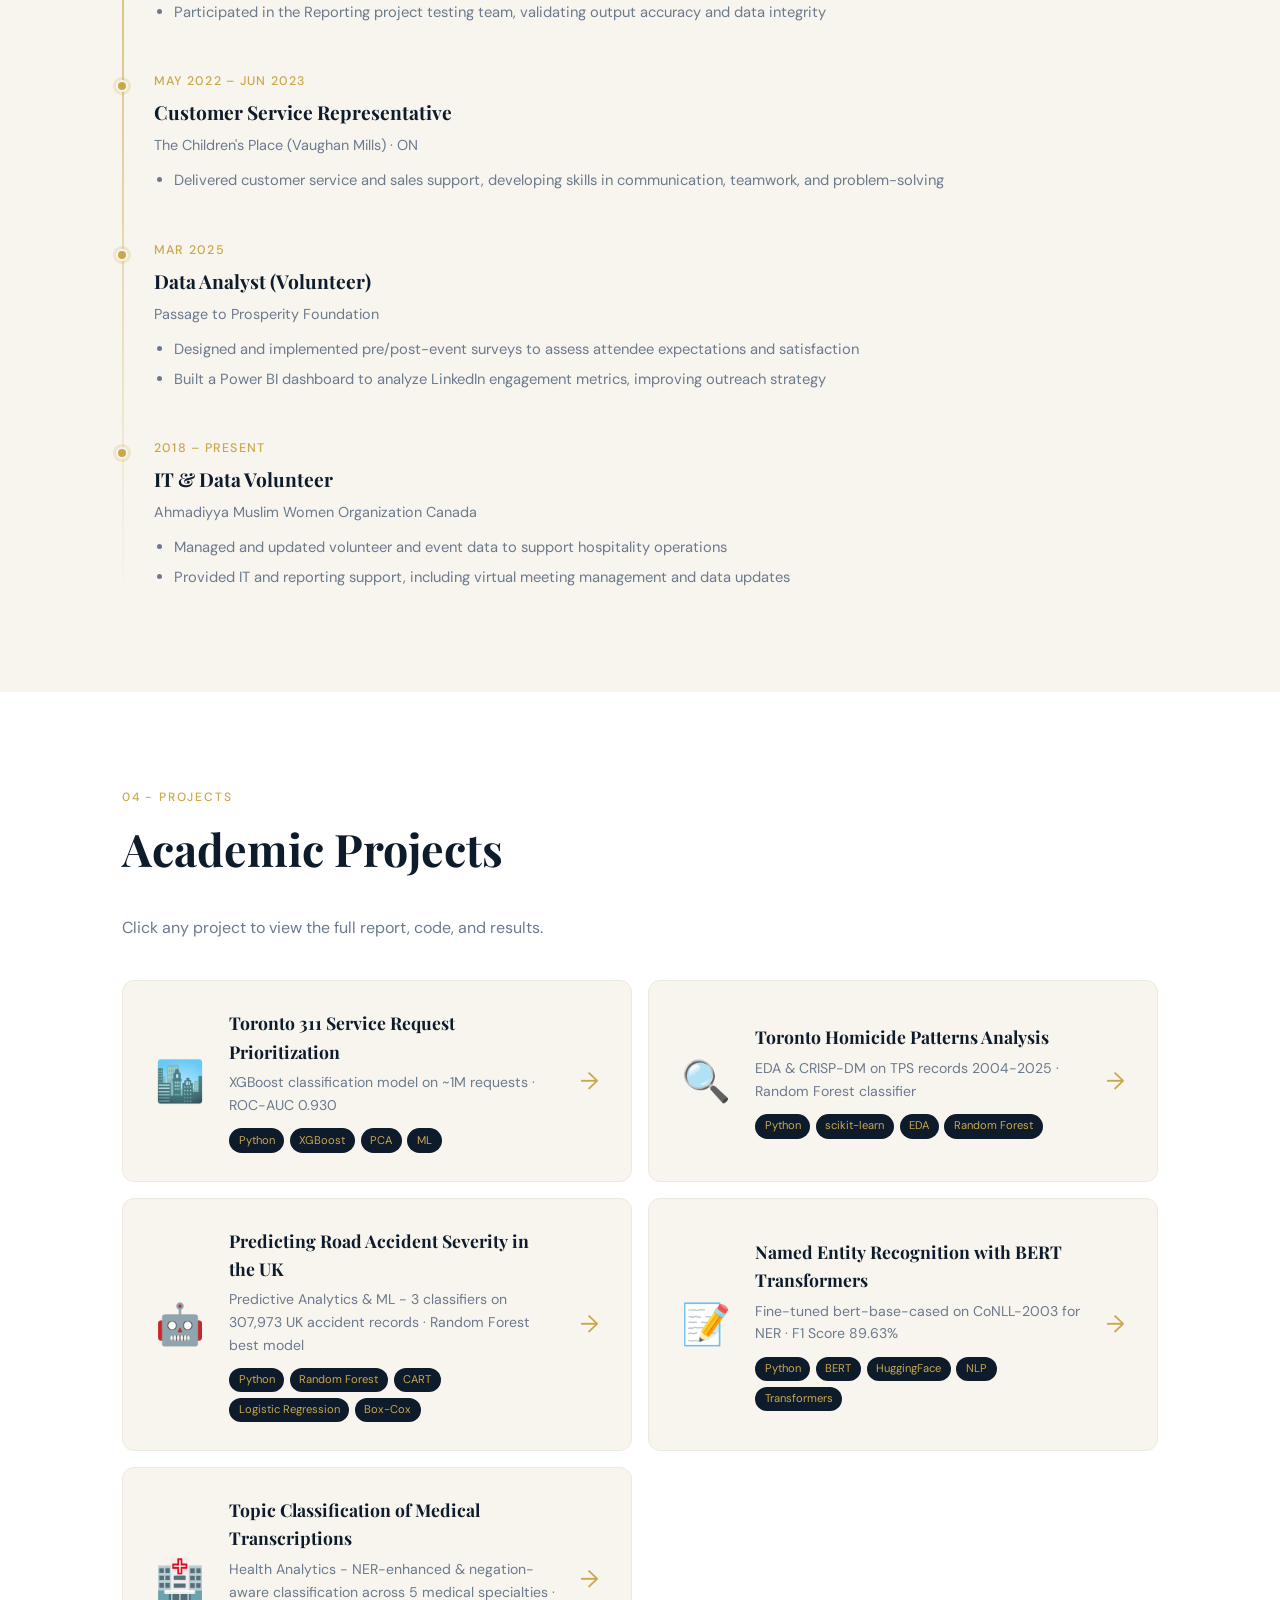
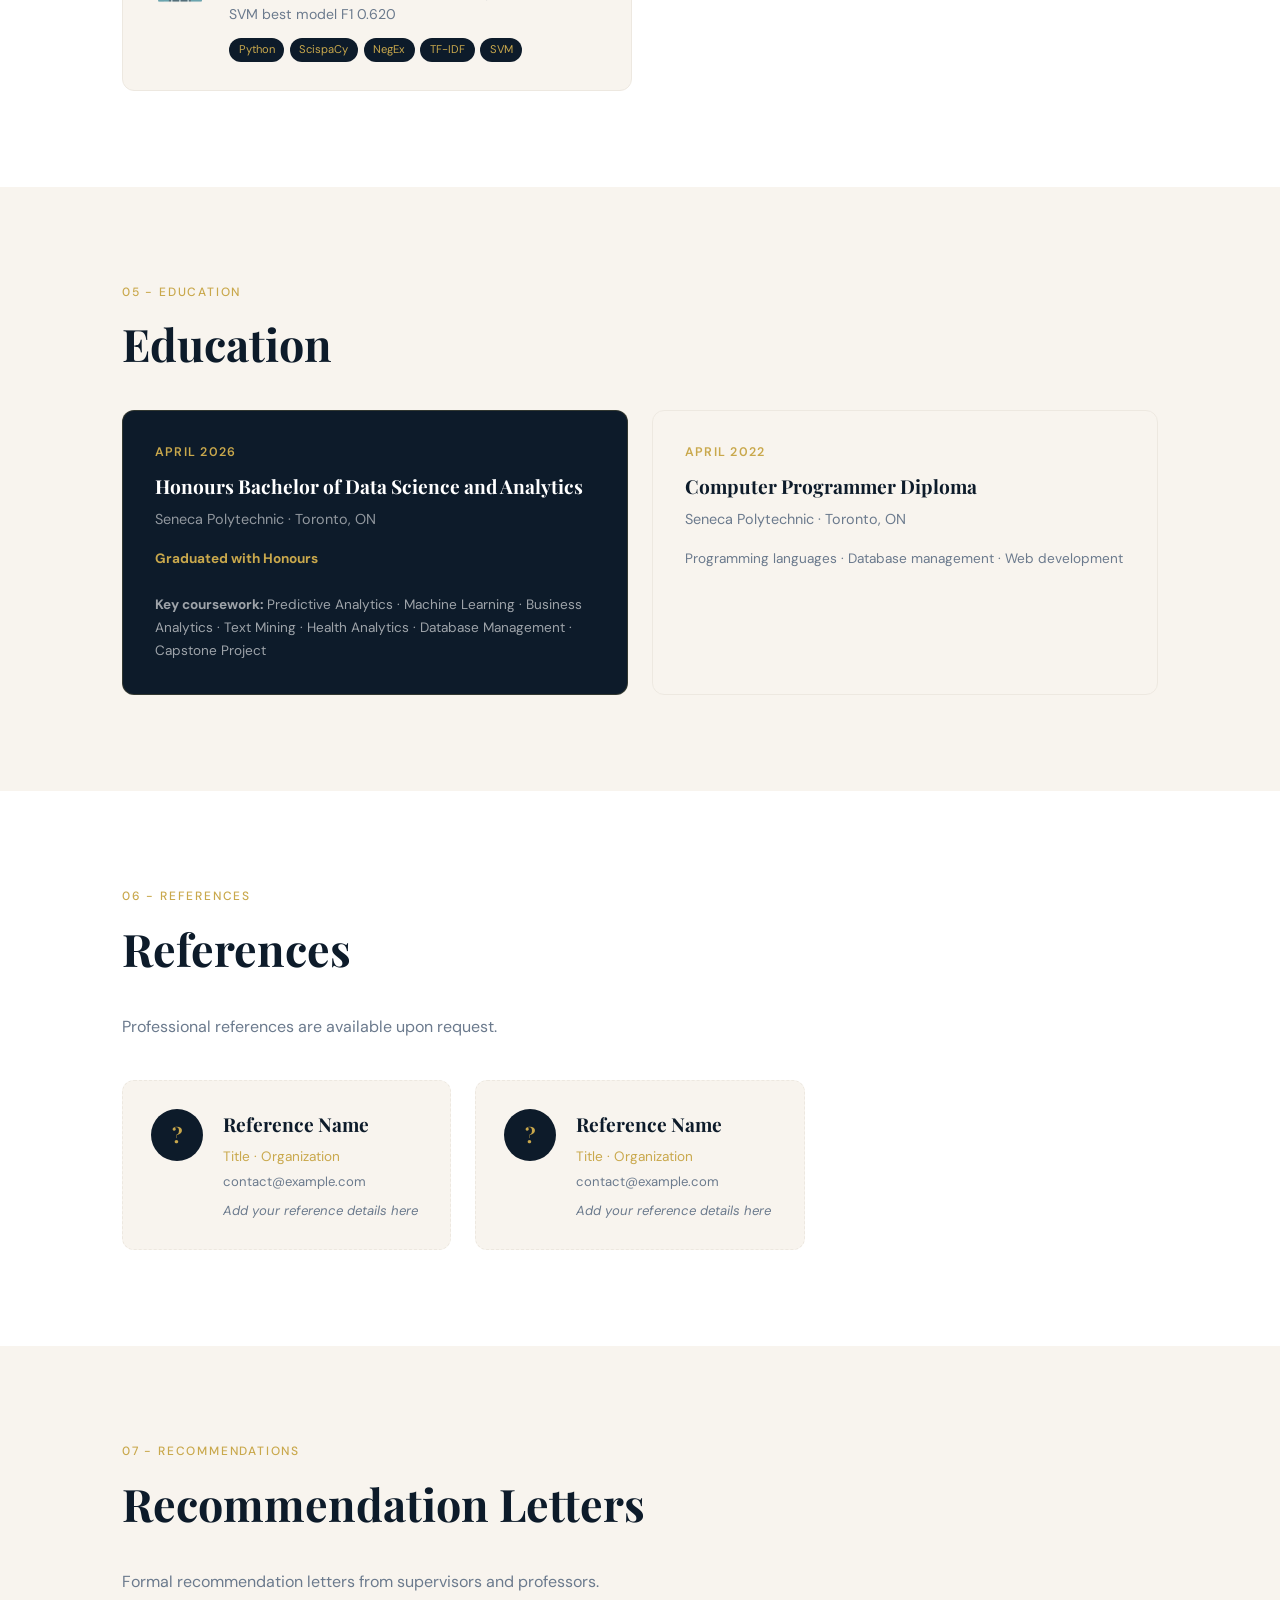
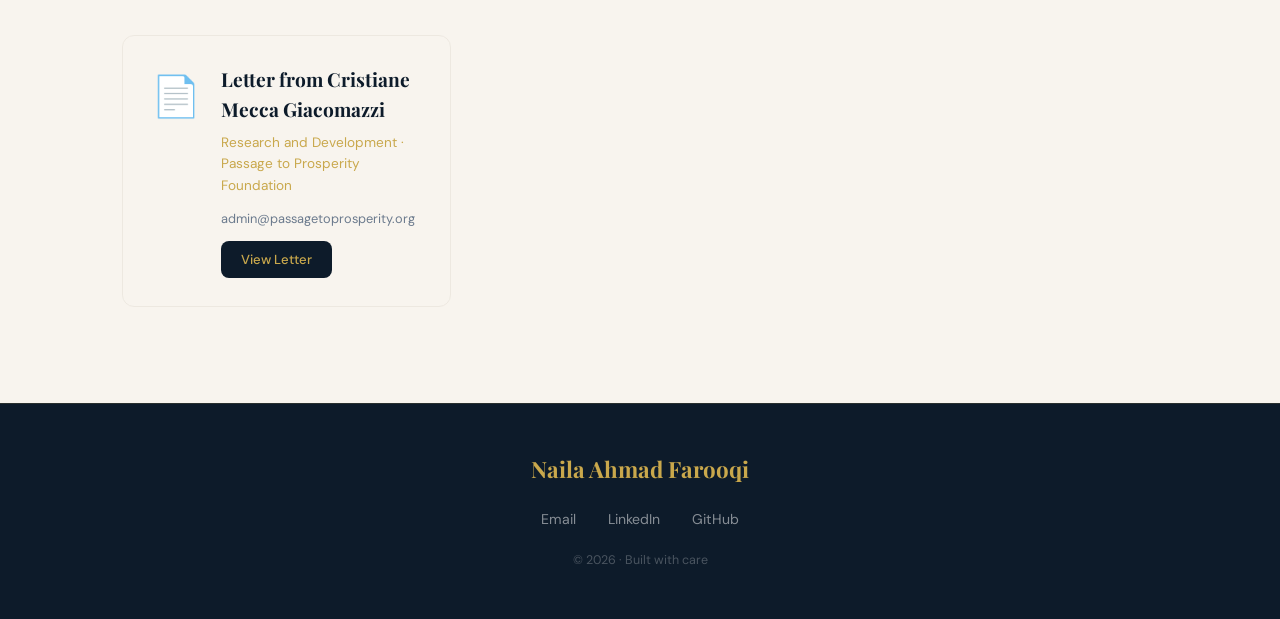
==== commit 6d9e7a9b: "Update portfolio content" ====
--- a/index.html
+++ b/index.html
@@ -295,9 +295,9 @@
         <a href="projects/health-analytics.html" class="project-card">
           <div class="project-icon">🏥</div>
           <div class="project-info">
-            <h3>Health Analytics Project</h3>
-            <p>Clinical pattern discovery using statistical analysis and NLP</p>
-            <div class="project-tags"><span>Python</span><span>NLP</span><span>Statistics</span><span>Healthcare</span></div>
+            <h3>Topic Classification of Medical Transcriptions</h3>
+            <p>Health Analytics - NER-enhanced & negation-aware classification across 5 medical specialties · SVM best model F1 0.620</p>
+            <div class="project-tags"><span>Python</span><span>ScispaCy</span><span>NegEx</span><span>TF-IDF</span><span>SVM</span></div>
           </div>
           <div class="project-arrow">→</div>
         </a>
